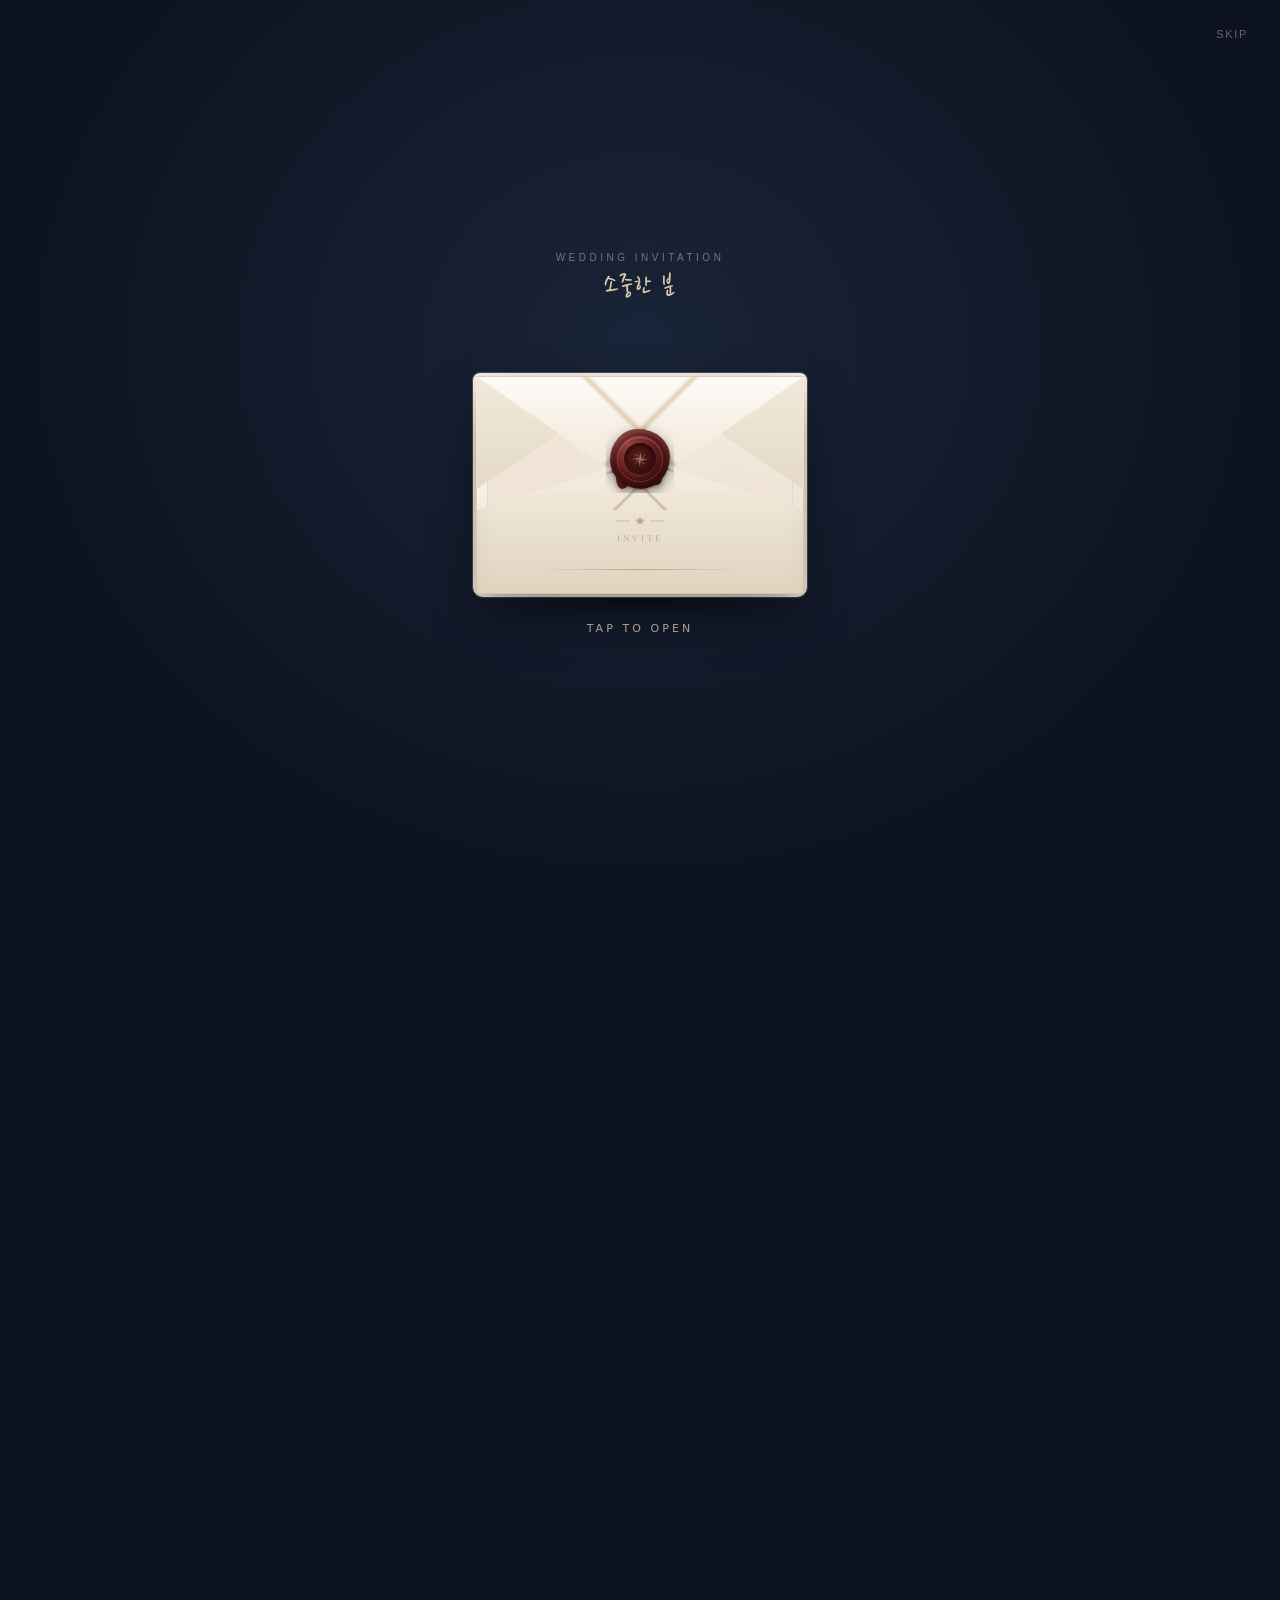
==== index.mono.html @ 1c81c8b1 "Deploy index.mono.html" ====
<!DOCTYPE html>
<html lang="ko">
<head>
  <meta charset="UTF-8" />
  <meta name="viewport" content="width=device-width, initial-scale=1.0, maximum-scale=1.0, user-scalable=no" />
  <title>형원 ♥ 채희 결혼식에 초대합니다</title>
  <meta name="description" content="신랑 형원 · 신부 채희의 결혼식에 초대합니다." />
  <meta property="og:title" content="형원 ♥ 채희 결혼식에 초대합니다" />
  <meta property="og:description" content="소중한 분을 저희 결혼식에 초대합니다." />
  <meta property="og:image" content="main-photo.jpg" />
  <meta property="og:type" content="website" />

  <script src="https://cdn.tailwindcss.com"></script>
  <link href="https://unpkg.com/aos@2.3.1/dist/aos.css" rel="stylesheet" />
  <script src="https://unpkg.com/aos@2.3.1/dist/aos.js"></script>
  <link rel="stylesheet" href="https://cdn.jsdelivr.net/gh/orioncactus/pretendard/dist/web/static/pretendard.css" />
  <link rel="stylesheet" href="https://cdnjs.cloudflare.com/ajax/libs/font-awesome/6.4.0/css/all.min.css" />
  <link rel="preconnect" href="https://fonts.googleapis.com" />
  <link rel="preconnect" href="https://fonts.gstatic.com" crossorigin />
  <link href="https://fonts.googleapis.com/css2?family=Cormorant+Garamond:ital,wght@0,300;0,400;0,500;0,600;1,400&family=Great+Vibes&family=Nanum+Pen+Script&display=swap" rel="stylesheet" />

  <script>
    tailwind.config = {
      theme: {
        extend: {
          colors: {
            ink: '#1a1a1a',
            night: '#0c1220',
            navy: '#141c2b',
            ivory: '#f7f3ec',
            paper: '#fbf8f3',
            gold: '#c4a574',
            'gold-light': '#e2d1b0',
            'gold-dark': '#9a7b4f',
            soft: '#8a857c',
            blossom: '#f3c4cb',
          },
          fontFamily: {
            serif: ['"Cormorant Garamond"', 'Georgia', 'serif'],
            script: ['"Great Vibes"', 'cursive'],
            pen: ['"Nanum Pen Script"', 'cursive'],
            sans: ['Pretendard', 'system-ui', 'sans-serif'],
          },
        },
      },
    };
  </script>

  <style>
    :root {
      --night: #0c1220;
      --navy: #141c2b;
      --ivory: #f7f3ec;
      --paper: #fbf8f3;
      --gold: #c4a574;
      --gold-light: #e2d1b0;
      --ink: #1a1a1a;
    }

    * { -webkit-tap-highlight-color: transparent; }

    html, body {
      margin: 0;
      padding: 0;
      background: var(--night);
      font-family: Pretendard, system-ui, sans-serif;
      color: var(--ink);
      word-break: keep-all;
      overflow-x: hidden;
    }

    body.locked { overflow: hidden; height: 100vh; }

    .font-serif { font-family: 'Cormorant Garamond', Georgia, serif; }
    .font-script { font-family: 'Great Vibes', cursive; }
    .font-pen { font-family: 'Nanum Pen Script', cursive; }

    /* guest handwriting name */
    .guest-hand {
      font-family: 'Nanum Pen Script', cursive;
      font-size: 1.65rem;
      line-height: 1.25;
      letter-spacing: 0.04em;
      color: var(--gold-light);
      text-shadow: 0 1px 12px rgba(0,0,0,0.18);
    }
    .guest-hand-dark {
      font-family: 'Nanum Pen Script', cursive;
      font-size: 1.85rem;
      line-height: 1.3;
      letter-spacing: 0.03em;
      color: var(--navy);
    }
    #env-guest-name.guest-hand {
      font-size: 1.75rem;
      color: var(--gold-light);
    }

    /* ========== ENVELOPE OVERLAY ========== */
    #envelope-stage {
      position: fixed;
      inset: 0;
      z-index: 100;
      display: flex;
      align-items: center;
      justify-content: center;
      background:
        radial-gradient(ellipse at 50% 38%, #1a2438 0%, var(--night) 72%);
      transition: opacity 1.1s ease, visibility 1.1s ease;
      overflow: hidden;
    }
    #envelope-stage.hidden-stage {
      opacity: 0;
      visibility: hidden;
      pointer-events: none;
    }
    #envelope-stage.fading .env-scene {
      opacity: 0;
      transform: scale(0.97) translateY(-6px);
      transition: opacity 1s ease, transform 1s ease;
    }
    #envelope-stage.fading .env-card {
      opacity: 0;
      transform: translate(-50%, -50%) scale(1.02);
      transition: opacity 0.95s ease, transform 0.95s ease;
    }

    .env-scene {
      position: relative;
      width: min(90vw, 360px);
      height: 420px;
      display: flex;
      flex-direction: column;
      align-items: center;
      justify-content: flex-end;
      padding-bottom: 28px;
    }

    .env-to {
      position: absolute;
      top: 8px;
      left: 0;
      right: 0;
      text-align: center;
      color: var(--gold-light);
      font-family: 'Cormorant Garamond', serif;
      font-size: 18px;
      letter-spacing: 0.12em;
      opacity: 0.95;
      z-index: 6;
      transition: opacity 0.4s ease;
    }
    .env-to small {
      display: block;
      font-family: Pretendard, sans-serif;
      font-size: 10px;
      letter-spacing: 0.35em;
      color: rgba(226,209,176,0.5);
      margin-bottom: 6px;
      text-transform: uppercase;
    }
    #envelope-stage.opened .env-to {
      opacity: 0;
    }

    /* envelope shell */
    .env-wrap {
      position: relative;
      width: 100%;
      max-width: 328px;
      height: 218px;
      perspective: 1400px;
      cursor: pointer;
      z-index: 2;
      transition: opacity 0.55s ease 0.15s, transform 0.55s ease 0.15s, filter 0.55s ease 0.15s;
    }
    #envelope-stage.opened .env-wrap {
      opacity: 0.4;
      transform: translateY(18px) scale(0.96);
      pointer-events: none;
      filter: brightness(0.94);
    }

    .env-shadow {
      position: absolute;
      bottom: -18px;
      left: 10%;
      width: 80%;
      height: 26px;
      background: radial-gradient(ellipse, rgba(0,0,0,0.48) 0%, transparent 72%);
      filter: blur(6px);
    }

    /* back panel — ivory paper with double gold frame */
    .env-back {
      position: absolute;
      inset: 0;
      background:
        linear-gradient(145deg, rgba(255,255,255,0.55) 0%, transparent 42%),
        linear-gradient(165deg, #fbf7f0 0%, #f3ebe0 42%, #e8dfd0 100%);
      border-radius: 4px 4px 7px 7px;
      box-shadow:
        0 22px 48px rgba(0,0,0,0.42),
        inset 0 1px 0 rgba(255,255,255,0.75),
        inset 0 0 0 1px rgba(196,165,116,0.42),
        0 0 0 3px #f7f1e7,
        0 0 0 4px rgba(196,165,116,0.32);
      z-index: 1;
    }

    /* inner liner — soft blush paper + faint pattern */
    .env-liner {
      position: absolute;
      left: 11px;
      right: 11px;
      top: 11px;
      bottom: 11px;
      background:
        radial-gradient(circle at 20% 30%, rgba(196,165,116,0.07) 0%, transparent 45%),
        radial-gradient(circle at 80% 70%, rgba(196,165,116,0.06) 0%, transparent 40%),
        linear-gradient(180deg, #f6eee4 0%, #ebdfd0 100%);
      border: 1px solid rgba(196,165,116,0.2);
      border-radius: 2px;
      z-index: 2;
      pointer-events: none;
    }

    /* reveal card — fixed; hidden when closed, rises to screen center on open */
    .env-card {
      position: fixed;
      left: 50%;
      top: 54%;
      width: min(86vw, 300px);
      height: min(58vh, 360px);
      background:
        linear-gradient(180deg, #fbf8f3 0%, #f3ede3 100%);
      border-radius: 3px;
      box-shadow:
        0 24px 48px rgba(0,0,0,0.35),
        inset 0 0 0 1px rgba(196,165,116,0.35);
      display: flex;
      flex-direction: column;
      align-items: center;
      justify-content: center;
      text-align: center;
      padding: 24px 20px;
      z-index: 12;
      /* tucked under envelope area, fully invisible */
      transform: translate(-50%, 28%) scale(0.88);
      opacity: 0;
      visibility: hidden;
      pointer-events: none;
      transition:
        transform 1.45s cubic-bezier(0.22, 1, 0.36, 1) 0.55s,
        opacity 0.7s ease 0.6s,
        visibility 0s linear 0.55s,
        box-shadow 0.8s ease;
    }
    #envelope-stage.opened .env-card {
      /* screen center — readable hold */
      top: 48%;
      transform: translate(-50%, -50%) scale(1);
      opacity: 1;
      visibility: visible;
      box-shadow:
        0 28px 60px rgba(0,0,0,0.42),
        inset 0 0 0 1px rgba(196,165,116,0.4);
      z-index: 25;
    }

    .env-card-inner {
      position: relative;
      width: 100%;
      height: 100%;
      border: 1px solid rgba(196,165,116,0.28);
      display: flex;
      flex-direction: column;
      align-items: center;
      justify-content: center;
      padding: 20px 16px;
    }
    .env-card-guest {
      font-family: Pretendard, sans-serif;
      font-size: 12px;
      color: #8a857c;
      letter-spacing: 0.08em;
      margin-bottom: 18px;
      min-height: 1.2em;
    }
    .env-card-label {
      font-family: 'Cormorant Garamond', serif;
      font-size: 11px;
      letter-spacing: 0.42em;
      text-transform: uppercase;
      color: #9a7b4f;
      margin-bottom: 14px;
    }
    .env-card-names {
      font-family: 'Cormorant Garamond', serif;
      font-weight: 400;
      font-size: 36px;
      line-height: 1.15;
      color: #141c2b;
      letter-spacing: 0.06em;
    }
    .env-card-and {
      font-family: 'Great Vibes', cursive;
      font-size: 22px;
      color: #c4a574;
      margin: 6px 0;
    }
    .env-card-line {
      width: 36px;
      height: 1px;
      background: linear-gradient(90deg, transparent, #c4a574, transparent);
      margin: 18px 0 14px;
    }
    .env-card-date {
      font-family: 'Cormorant Garamond', serif;
      font-size: 15px;
      letter-spacing: 0.22em;
      color: #5c574f;
    }
    .env-card-msg {
      margin-top: 16px;
      font-size: 12px;
      color: #8a857c;
      line-height: 1.7;
      font-weight: 300;
    }

    /* top flap — closed covers entire top; solid triangle */
    .env-flap {
      position: absolute;
      left: 0;
      right: 0;
      top: 0;
      height: 52%;
      z-index: 5;
      transform-origin: top center;
      transform: rotateX(0deg);
      transition: transform 1.15s cubic-bezier(0.33, 0.05, 0.2, 1) 0.28s;
      pointer-events: none;
      /* keep 3d flip looking solid */
      backface-visibility: hidden;
    }
    #envelope-stage.opened .env-flap {
      transform: rotateX(175deg);
      z-index: 1;
    }
    .env-flap-face {
      width: 100%;
      height: 100%;
      background:
        linear-gradient(180deg, rgba(255,255,255,0.45) 0%, transparent 38%),
        linear-gradient(180deg, #fcf8f1 0%, #efe5d6 100%);
      clip-path: polygon(0 0, 100% 0, 50% 100%);
      box-shadow: 0 8px 16px rgba(80,60,30,0.12);
      border-top: 1px solid rgba(196,165,116,0.4);
      position: relative;
    }
    /* gold edge along flap V */
    .env-flap-face::after {
      content: '';
      position: absolute;
      inset: 0;
      clip-path: polygon(0 0, 100% 0, 50% 100%);
      background:
        linear-gradient(135deg, transparent 48%, rgba(196,165,116,0.55) 49.5%, transparent 51%),
        linear-gradient(225deg, transparent 48%, rgba(196,165,116,0.55) 49.5%, transparent 51%);
      pointer-events: none;
      opacity: 0.85;
    }
    /* solid side panels so no gap leaks at V edges when closed */
    .env-side-l,
    .env-side-r {
      position: absolute;
      top: 0;
      width: 52%;
      height: 52%;
      z-index: 4;
      pointer-events: none;
      background: linear-gradient(180deg, #f2e9db 0%, #e4d9c6 100%);
    }
    .env-side-l {
      left: 0;
      clip-path: polygon(0 0, 100% 0, 0 100%);
    }
    .env-side-r {
      right: 0;
      clip-path: polygon(0 0, 100% 0, 100% 100%);
    }

    /* front pocket — ivory paper + ornament */
    .env-pocket {
      position: absolute;
      left: 0;
      right: 0;
      bottom: 0;
      height: 62%;
      z-index: 6;
      background:
        linear-gradient(180deg, rgba(255,255,255,0.35) 0%, transparent 28%),
        linear-gradient(180deg, #f6eee3 0%, #e9dfcd 55%, #e0d4c0 100%);
      clip-path: polygon(0 38%, 50% 0, 100% 38%, 100% 100%, 0 100%);
      box-shadow:
        inset 0 12px 20px rgba(120,90,50,0.07),
        inset 0 0 0 1px rgba(196,165,116,0.28);
    }
    /* gold V fold line */
    .env-pocket::before {
      content: '';
      position: absolute;
      left: 0;
      right: 0;
      top: 0;
      height: 38%;
      background:
        linear-gradient(135deg, transparent 49.2%, rgba(154,123,79,0.5) 50%, transparent 50.8%),
        linear-gradient(225deg, transparent 49.2%, rgba(154,123,79,0.5) 50%, transparent 50.8%);
      pointer-events: none;
    }
    /* bottom foil line */
    .env-pocket::after {
      content: '';
      position: absolute;
      left: 18%;
      right: 18%;
      bottom: 18%;
      height: 1px;
      background: linear-gradient(90deg, transparent, rgba(154,123,79,0.55), transparent);
    }

    /* pocket ornament under seal */
    .env-ornament {
      position: absolute;
      left: 50%;
      top: 52%;
      transform: translate(-50%, -50%);
      width: 72px;
      height: 36px;
      z-index: 1;
      pointer-events: none;
      display: flex;
      flex-direction: column;
      align-items: center;
      justify-content: center;
      gap: 5px;
      opacity: 0.72;
    }
    .env-ornament svg {
      width: 52px;
      height: 14px;
      color: #9a7b4f;
    }
    .env-ornament span {
      font-family: 'Cormorant Garamond', serif;
      font-size: 9px;
      letter-spacing: 0.28em;
      text-transform: uppercase;
      color: #9a7b4f;
    }

    /* sealing wax — irregular stamp with crack-on-open */
    .seal {
      position: absolute;
      left: 50%;
      top: 38%;
      transform: translate(-50%, -50%);
      z-index: 8;
      width: 68px;
      height: 68px;
      pointer-events: none;
    }

    /* small melted drips under the main blob */
    .seal-drip {
      position: absolute;
      background:
        radial-gradient(ellipse at 40% 30%, #8a3030 0%, #5a1818 70%, #3a0e0e 100%);
      box-shadow: inset 0 1px 2px rgba(255,255,255,0.12), 0 2px 4px rgba(0,0,0,0.25);
      z-index: 0;
      transition: opacity 0.55s ease 0.08s, transform 0.7s ease 0.05s;
    }
    .seal-drip.d1 {
      width: 14px;
      height: 18px;
      left: 10px;
      bottom: 4px;
      border-radius: 40% 50% 55% 45% / 35% 40% 60% 65%;
    }
    .seal-drip.d2 {
      width: 11px;
      height: 14px;
      right: 12px;
      bottom: 8px;
      border-radius: 50% 45% 50% 55% / 40% 50% 50% 60%;
    }
    #envelope-stage.opened .seal-drip {
      opacity: 0;
      transform: translateY(6px) scale(0.7);
    }

    /* shards assemble into one seal when closed */
    .seal-shard {
      position: absolute;
      inset: 0;
      overflow: hidden;
      transition:
        transform 0.85s cubic-bezier(0.33, 0.1, 0.2, 1) 0.05s,
        opacity 0.65s ease 0.12s;
      will-change: transform, opacity;
    }
    /* slight overlap on edges so closed seal has no hairline seams */
    .seal-shard.s1 {
      clip-path: polygon(0 0, 60% 0, 50% 56%, 0 74%);
      z-index: 3;
    }
    .seal-shard.s2 {
      clip-path: polygon(56% 0, 100% 0, 100% 70%, 48% 50%);
      z-index: 3;
    }
    .seal-shard.s3 {
      clip-path: polygon(0 70%, 50% 53%, 52% 50%, 100% 66%, 100% 100%, 0 100%);
      z-index: 2;
    }
    #envelope-stage.opened .seal-shard.s1 {
      transform: translate(-14px, -12px) rotate(-22deg);
      opacity: 0;
    }
    #envelope-stage.opened .seal-shard.s2 {
      transform: translate(16px, -10px) rotate(20deg);
      opacity: 0;
    }
    #envelope-stage.opened .seal-shard.s3 {
      transform: translate(2px, 18px) rotate(8deg);
      opacity: 0;
    }

    /* full wax face drawn once per shard (clipped) */
    .seal-face {
      position: absolute;
      inset: 4px;
      border-radius: 46% 54% 48% 52% / 52% 46% 54% 48%;
      background:
        radial-gradient(circle at 30% 26%, rgba(180, 90, 90, 0.55) 0%, transparent 42%),
        radial-gradient(circle at 72% 70%, rgba(40, 10, 10, 0.55) 0%, transparent 48%),
        radial-gradient(circle at 50% 48%, #8b3030 0%, #6b1e1e 42%, #4a1212 78%, #2e0a0a 100%);
      box-shadow:
        0 5px 14px rgba(0, 0, 0, 0.45),
        0 1px 2px rgba(0, 0, 0, 0.35),
        inset 0 3px 5px rgba(255, 220, 200, 0.22),
        inset 0 -5px 10px rgba(0, 0, 0, 0.38),
        inset 2px 0 4px rgba(0, 0, 0, 0.12);
    }

    /* outer raised rim (pressed into soft wax) */
    .seal-rim {
      position: absolute;
      inset: 7px;
      border-radius: 50%;
      border: 1.5px solid rgba(226, 180, 140, 0.22);
      box-shadow:
        inset 0 1px 1px rgba(255, 230, 200, 0.28),
        inset 0 -1px 2px rgba(0, 0, 0, 0.35),
        0 0 0 3px rgba(60, 15, 15, 0.25);
      pointer-events: none;
    }

    /* inner recessed stamp well */
    .seal-well {
      position: absolute;
      inset: 14px;
      border-radius: 50%;
      background:
        radial-gradient(circle at 40% 35%, #5a1a1a 0%, #3d1010 55%, #2a0a0a 100%);
      box-shadow:
        inset 0 3px 5px rgba(0, 0, 0, 0.45),
        inset 0 -1px 2px rgba(255, 200, 180, 0.08),
        0 1px 1px rgba(255, 210, 180, 0.12);
      display: flex;
      align-items: center;
      justify-content: center;
    }

    /* embossed motif (no letters) */
    .seal-motif {
      width: 22px;
      height: 22px;
      color: rgba(226, 190, 150, 0.58);
      filter: drop-shadow(0 1px 0 rgba(255, 230, 200, 0.18))
              drop-shadow(0 -0.5px 0 rgba(0, 0, 0, 0.4));
    }
    .seal-motif svg {
      width: 100%;
      height: 100%;
      display: block;
    }

    /* hairline crack flash on open */
    .seal-crack {
      position: absolute;
      inset: 0;
      z-index: 5;
      pointer-events: none;
      opacity: 0;
    }
    .seal-crack::before,
    .seal-crack::after {
      content: '';
      position: absolute;
      background: linear-gradient(
        180deg,
        transparent 0%,
        rgba(20, 5, 5, 0.55) 20%,
        rgba(40, 12, 12, 0.35) 50%,
        rgba(20, 5, 5, 0.5) 80%,
        transparent 100%
      );
      box-shadow: 0 0 1px rgba(255, 200, 180, 0.15);
    }
    .seal-crack::before {
      width: 1.5px;
      height: 48%;
      left: 48%;
      top: 8%;
      transform: rotate(-8deg);
    }
    .seal-crack::after {
      width: 1.5px;
      height: 42%;
      left: 50%;
      top: 48%;
      transform: rotate(28deg);
    }
    #envelope-stage.opened .seal-crack {
      animation: crack-flash 0.35s ease forwards;
    }
    @keyframes crack-flash {
      0% { opacity: 1; }
      40% { opacity: 1; }
      100% { opacity: 0; }
    }

    /* gold dust particles on crack */
    .seal-sparks {
      position: absolute;
      inset: 0;
      z-index: 6;
      pointer-events: none;
    }
    .seal-sparks i {
      position: absolute;
      left: 50%;
      top: 50%;
      width: 3px;
      height: 3px;
      margin: -1.5px 0 0 -1.5px;
      border-radius: 50%;
      background: radial-gradient(circle, #f0e0c0 0%, #c4a574 70%, transparent 100%);
      opacity: 0;
      box-shadow: 0 0 3px rgba(226, 209, 176, 0.6);
    }
    #envelope-stage.opened .seal-sparks i {
      animation: spark-fly 0.95s ease-out forwards;
    }
    #envelope-stage.opened .seal-sparks i:nth-child(1)  { --dx: -26px; --dy: -20px; animation-delay: 0.02s; width: 2.5px; height: 2.5px; }
    #envelope-stage.opened .seal-sparks i:nth-child(2)  { --dx: 24px;  --dy: -18px; animation-delay: 0.04s; }
    #envelope-stage.opened .seal-sparks i:nth-child(3)  { --dx: -18px; --dy: 16px;  animation-delay: 0.03s; width: 2px; height: 2px; }
    #envelope-stage.opened .seal-sparks i:nth-child(4)  { --dx: 22px;  --dy: 14px;  animation-delay: 0.05s; width: 2.5px; height: 2.5px; }
    #envelope-stage.opened .seal-sparks i:nth-child(5)  { --dx: -8px;  --dy: -28px; animation-delay: 0.06s; }
    #envelope-stage.opened .seal-sparks i:nth-child(6)  { --dx: 12px;  --dy: -26px; animation-delay: 0.07s; width: 2px; height: 2px; }
    #envelope-stage.opened .seal-sparks i:nth-child(7)  { --dx: -30px; --dy: 4px;   animation-delay: 0.04s; }
    #envelope-stage.opened .seal-sparks i:nth-child(8)  { --dx: 28px;  --dy: 2px;   animation-delay: 0.05s; width: 2px; height: 2px; }
    #envelope-stage.opened .seal-sparks i:nth-child(9)  { --dx: 4px;   --dy: 24px;  animation-delay: 0.08s; }
    #envelope-stage.opened .seal-sparks i:nth-child(10) { --dx: -14px; --dy: -8px;  animation-delay: 0.03s; width: 2px; height: 2px; }
    @keyframes spark-fly {
      0%   { opacity: 0; transform: translate(0, 0) scale(0.6); }
      12%  { opacity: 1; transform: translate(calc(var(--dx) * 0.15), calc(var(--dy) * 0.15)) scale(1.1); }
      100% { opacity: 0; transform: translate(var(--dx), var(--dy)) scale(0.2); }
    }

    .env-hint {
      margin-top: 28px;
      text-align: center;
      color: rgba(226,209,176,0.75);
      font-size: 11px;
      letter-spacing: 0.28em;
      text-transform: uppercase;
      animation: pulse-hint 2.4s ease-in-out infinite;
      transition: opacity 0.3s ease;
      z-index: 6;
    }
    #envelope-stage.opened .env-hint {
      opacity: 0;
      animation: none;
    }

    @keyframes pulse-hint {
      0%, 100% { opacity: 0.45; }
      50% { opacity: 1; }
    }

    .skip-btn {
      position: absolute;
      top: 20px;
      right: 20px;
      color: rgba(226,209,176,0.45);
      font-size: 11px;
      letter-spacing: 0.15em;
      background: none;
      border: none;
      cursor: pointer;
      z-index: 30;
      padding: 8px 12px;
    }
    .skip-btn:hover { color: var(--gold-light); }

    /* ========== MAIN SCROLL ========== */
    #main-app {
      opacity: 0;
      transform: translateY(18px);
      transition: opacity 1.25s ease 0.1s, transform 1.25s ease 0.1s;
      pointer-events: none;
    }
    #main-app.visible {
      opacity: 1;
      transform: translateY(0);
      pointer-events: auto;
    }

    .phone {
      max-width: 440px;
      margin: 0 auto;
      background: var(--paper);
      min-height: 100vh;
      position: relative;
      box-shadow: 0 0 80px rgba(0,0,0,0.45);
    }

    .gold-line {
      width: 40px;
      height: 1px;
      background: linear-gradient(90deg, transparent, var(--gold), transparent);
      margin: 0 auto;
    }
    .gold-hair {
      border-left: 1px solid var(--gold);
    }

    /* hero: photo full-bleed, bottom soft fade into invitation paper */
    .hero-section {
      position: relative;
      overflow: hidden;
      background: var(--paper);
    }
    .hero-photo {
      position: absolute;
      inset: 0;
      z-index: 0;
      background-size: cover;
      background-position: center 30%;
      /* 1) mask: photo pixels dissolve downward (iOS needs -webkit + size) */
      -webkit-mask-image: linear-gradient(
        to bottom,
        #000 0%,
        #000 38%,
        rgba(0, 0, 0, 0.92) 50%,
        rgba(0, 0, 0, 0.55) 65%,
        rgba(0, 0, 0, 0.2) 80%,
        transparent 100%
      );
      mask-image: linear-gradient(
        to bottom,
        #000 0%,
        #000 38%,
        rgba(0, 0, 0, 0.92) 50%,
        rgba(0, 0, 0, 0.55) 65%,
        rgba(0, 0, 0, 0.2) 80%,
        transparent 100%
      );
      -webkit-mask-size: 100% 100%;
      mask-size: 100% 100%;
      -webkit-mask-repeat: no-repeat;
      mask-repeat: no-repeat;
    }
    /* 2) always-on gradient layer — works even if mask is weak */
    .hero-fade {
      position: absolute;
      left: 0;
      right: 0;
      bottom: 0;
      height: 58%;
      z-index: 1;
      pointer-events: none;
      background: linear-gradient(
        to bottom,
        rgba(12, 18, 32, 0) 0%,
        rgba(12, 18, 32, 0.08) 18%,
        rgba(12, 18, 32, 0.35) 40%,
        rgba(12, 18, 32, 0.62) 58%,
        rgba(30, 28, 26, 0.78) 72%,
        rgba(120, 112, 102, 0.55) 86%,
        rgba(247, 243, 236, 0.88) 95%,
        var(--paper) 100%
      );
    }
    .hero-overlay {
      position: absolute;
      inset: 0;
      z-index: 2;
      pointer-events: none;
      /* top/mid only: keep names readable without killing bottom fade */
      background: linear-gradient(
        to bottom,
        rgba(12, 18, 32, 0.32) 0%,
        rgba(12, 18, 32, 0.1) 18%,
        rgba(12, 18, 32, 0.06) 35%,
        rgba(12, 18, 32, 0.2) 55%,
        transparent 72%
      );
    }
    .hero-section .hero-copy {
      position: relative;
      z-index: 3;
    }

    .section-label {
      font-size: 10px;
      letter-spacing: 0.42em;
      color: var(--gold-dark);
      text-transform: uppercase;
      font-weight: 500;
    }

    .btn-gold {
      background: var(--navy);
      color: var(--ivory);
      transition: all 0.3s cubic-bezier(0.4, 0, 0.2, 1);
    }
    .btn-gold:active { transform: scale(0.97); }

    .btn-outline {
      border: 1px solid rgba(196,165,116,0.5);
      color: var(--navy);
      background: transparent;
      transition: all 0.3s ease;
    }
    .btn-outline:active { transform: scale(0.97); background: rgba(196,165,116,0.08); }

    /* gallery */
    .gallery-grid {
      display: grid;
      grid-template-columns: 1fr 1fr;
      gap: 8px;
    }
    .gallery-grid .tall {
      grid-row: span 2;
    }
    .gallery-grid img {
      width: 100%;
      height: 100%;
      object-fit: cover;
      border-radius: 2px;
      cursor: pointer;
      transition: opacity 0.3s;
    }
    .gallery-grid img:active { opacity: 0.85; }

    /* calendar + d-day */
    .cal-wrap {
      max-width: 300px;
      margin: 0 auto;
    }
    .cal-grid {
      display: grid;
      grid-template-columns: repeat(7, 1fr);
      gap: 4px 2px;
      text-align: center;
    }
    .cal-dow {
      font-size: 10px;
      letter-spacing: 0.06em;
      color: var(--soft);
      padding-bottom: 6px;
    }
    .cal-dow.sun { color: #b07070; }
    .cal-day {
      aspect-ratio: 1;
      display: flex;
      align-items: center;
      justify-content: center;
      font-family: 'Cormorant Garamond', serif;
      font-size: 14px;
      color: var(--navy);
      border-radius: 50%;
    }
    .cal-day.empty { visibility: hidden; }
    .cal-day.sun { color: #b07070; }
    .cal-day.wedding {
      background: var(--navy);
      color: var(--gold-light);
      box-shadow: 0 0 0 3px rgba(196,165,116,0.2);
      font-weight: 500;
    }
    .dday-num {
      font-family: 'Cormorant Garamond', serif;
      font-size: 42px;
      letter-spacing: 0.08em;
      color: var(--navy);
      line-height: 1;
    }
    .dday-num span {
      color: var(--gold-dark);
    }

    /* accordion */
    .acc-body {
      max-height: 0;
      overflow: hidden;
      transition: max-height 0.45s ease;
    }
    .acc-body.open { max-height: 480px; }
    .acc-chevron { transition: transform 0.3s ease; }
    .acc-chevron.open { transform: rotate(180deg); }

    /* lightbox + swipe */
    #lightbox {
      position: fixed;
      inset: 0;
      z-index: 200;
      background: rgba(8,10,16,0.94);
      display: none;
      flex-direction: column;
      align-items: center;
      justify-content: center;
      padding: 24px 16px 40px;
      touch-action: pan-y;
    }
    #lightbox.show { display: flex; }
    .lb-stage {
      position: relative;
      width: 100%;
      max-width: 440px;
      flex: 1;
      display: flex;
      align-items: center;
      justify-content: center;
      min-height: 0;
      user-select: none;
    }
    #lightbox-img {
      max-width: 100%;
      max-height: min(78vh, 720px);
      object-fit: contain;
      border-radius: 2px;
      transition: opacity 0.4s ease;
      pointer-events: none;
      will-change: opacity;
    }
    #lightbox-img.swiping {
      transition: none;
    }
    .lb-nav {
      position: absolute;
      top: 50%;
      transform: translateY(-50%);
      width: 40px;
      height: 40px;
      border-radius: 50%;
      border: 1px solid rgba(196,165,116,0.35);
      background: rgba(12,18,32,0.55);
      color: var(--gold-light);
      display: flex;
      align-items: center;
      justify-content: center;
      cursor: pointer;
      z-index: 2;
      backdrop-filter: blur(6px);
    }
    .lb-nav.prev { left: 4px; }
    .lb-nav.next { right: 4px; }
    .lb-close {
      position: absolute;
      top: 16px;
      right: 16px;
      width: 40px;
      height: 40px;
      border: none;
      background: transparent;
      color: rgba(247,243,236,0.75);
      font-size: 22px;
      cursor: pointer;
      z-index: 3;
    }
    .lb-meta {
      margin-top: 16px;
      display: flex;
      flex-direction: column;
      align-items: center;
      gap: 8px;
    }
    .lb-counter {
      font-family: 'Cormorant Garamond', serif;
      font-size: 14px;
      letter-spacing: 0.2em;
      color: rgba(226,209,176,0.75);
    }
    .lb-hint {
      font-size: 10px;
      letter-spacing: 0.18em;
      color: rgba(247,243,236,0.35);
      text-transform: uppercase;
    }
    .lb-dots {
      display: flex;
      gap: 6px;
      margin-top: 4px;
    }
    .lb-dots span {
      width: 5px;
      height: 5px;
      border-radius: 50%;
      background: rgba(226,209,176,0.28);
      transition: background 0.2s, transform 0.2s;
    }
    .lb-dots span.on {
      background: var(--gold-light);
      transform: scale(1.25);
    }

    /* BGM float */
    #bgm-btn {
      position: fixed;
      right: max(16px, calc(50% - 204px));
      bottom: 24px;
      z-index: 50;
      width: 52px;
      height: 52px;
      border-radius: 50%;
      border: 1px solid rgba(196,165,116,0.45);
      background: rgba(12,18,32,0.88);
      color: var(--gold-light);
      backdrop-filter: blur(8px);
      display: none;
      align-items: center;
      justify-content: center;
      box-shadow: 0 8px 24px rgba(0,0,0,0.35);
      cursor: pointer;
      padding: 0;
      overflow: visible;
    }
    #bgm-btn.visible { display: flex; }
    #bgm-btn .lp {
      width: 38px;
      height: 38px;
      display: block;
      transition: transform 0.35s ease;
      /* off-center mass so spin reads clearly */
      filter: drop-shadow(0 1px 2px rgba(0,0,0,0.35));
    }
    #bgm-btn.playing .lp {
      animation: spin-lp 2.2s linear infinite;
    }
    #bgm-btn:not(.playing) .lp {
      transform: rotate(-18deg);
    }
    /* tiny fixed cue arm — makes rotation obvious */
    #bgm-btn::after {
      content: '';
      position: absolute;
      top: 6px;
      right: 10px;
      width: 2px;
      height: 14px;
      background: linear-gradient(180deg, #e2d1b0 0%, #9a7b4f 100%);
      border-radius: 1px;
      transform: rotate(28deg);
      transform-origin: top center;
      box-shadow: 0 0 0 1px rgba(0,0,0,0.2);
      pointer-events: none;
      z-index: 2;
      opacity: 0.85;
    }
    @keyframes spin-lp {
      from { transform: rotate(0deg); }
      to { transform: rotate(360deg); }
    }

    /* toast */
    #toast {
      position: fixed;
      left: 50%;
      bottom: 88px;
      transform: translateX(-50%) translateY(12px);
      background: rgba(12,18,32,0.92);
      color: var(--ivory);
      font-size: 13px;
      padding: 10px 20px;
      border-radius: 999px;
      border: 1px solid rgba(196,165,116,0.3);
      opacity: 0;
      pointer-events: none;
      transition: all 0.35s ease;
      z-index: 300;
      white-space: nowrap;
    }
    #toast.show {
      opacity: 1;
      transform: translateX(-50%) translateY(0);
    }

    /* RSVP radio */
    .rsvp-opt input { display: none; }
    .rsvp-opt span {
      display: block;
      text-align: center;
      padding: 12px 8px;
      border: 1px solid rgba(196,165,116,0.35);
      border-radius: 8px;
      font-size: 13px;
      color: var(--navy);
      transition: all 0.25s;
      cursor: pointer;
    }
    .rsvp-opt input:checked + span {
      background: var(--navy);
      color: var(--ivory);
      border-color: var(--navy);
    }

    .mono-mark {
      font-family: 'Cormorant Garamond', serif;
      letter-spacing: 0.2em;
      color: var(--gold);
    }

    /* map preview card */
    .map-card {
      overflow: hidden;
      border-radius: 16px;
      border: 1px solid rgba(196,165,116,0.22);
      background: #fff;
      box-shadow: 0 14px 40px -16px rgba(20,28,43,0.12);
    }
    .map-frame {
      position: relative;
      width: 100%;
      height: 200px;
      background: #e8e4dc;
    }
    .map-frame iframe {
      width: 100%;
      height: 100%;
      border: 0;
      display: block;
      filter: grayscale(0.15) contrast(0.98);
    }
    .map-frame::after {
      content: '';
      position: absolute;
      inset: 0;
      pointer-events: none;
      box-shadow: inset 0 0 0 1px rgba(196,165,116,0.15);
    }
    .nav-chip {
      display: inline-flex;
      align-items: center;
      justify-content: center;
      gap: 6px;
      padding: 10px 12px;
      border-radius: 999px;
      border: 1px solid rgba(196,165,116,0.35);
      font-size: 12px;
      color: var(--navy);
      background: rgba(255,255,255,0.8);
      transition: background 0.2s, transform 0.15s;
    }
    .nav-chip:active { transform: scale(0.97); background: rgba(196,165,116,0.1); }

    /* pay / gift deep-link buttons */
    .pay-btns {
      display: flex;
      flex-wrap: wrap;
      gap: 6px;
      margin-top: 10px;
    }
    .pay-btn {
      font-size: 11px;
      padding: 6px 10px;
      border-radius: 999px;
      border: 1px solid rgba(196,165,116,0.35);
      background: transparent;
      color: var(--navy);
      letter-spacing: 0.02em;
      cursor: pointer;
    }
    .pay-btn.toss {
      border-color: rgba(0, 98, 255, 0.35);
      color: #0062ff;
    }
    .pay-btn.kakao {
      border-color: rgba(60, 30, 30, 0.2);
      background: rgba(254, 229, 0, 0.35);
      color: #3c1e1e;
    }
    .pay-btn.copy {
      color: var(--navy);
    }

    /* cherry blossoms — only inside .phone (mobile frame), soft flutter */
    #sakura-layer {
      position: absolute;
      inset: 0;
      z-index: 35;
      pointer-events: none;
      overflow: hidden;
      opacity: 0;
      transition: opacity 1.4s ease;
    }
    #sakura-layer.on { opacity: 1; }
    .petal {
      position: absolute;
      top: -8%;
      width: 12px;
      height: 10px;
      margin-left: -6px;
      /* soft sakura silhouette */
      border-radius: 100% 0 90% 0;
      background:
        radial-gradient(circle at 30% 30%, #fff6f7 0%, transparent 42%),
        linear-gradient(145deg, #fde6ea 0%, #f2b8c2 48%, #e89aab 100%);
      opacity: 0;
      box-shadow: 0 1px 2px rgba(180, 100, 120, 0.12);
      transform-origin: 50% 50%;
      will-change: transform, opacity;
      animation-name: petal-fall, petal-sway;
      animation-timing-function: linear, ease-in-out;
      animation-iteration-count: infinite, infinite;
    }
    .petal::after {
      content: '';
      position: absolute;
      inset: 18% 22%;
      border-radius: inherit;
      background: radial-gradient(circle at 40% 35%, rgba(255,255,255,0.55), transparent 70%);
      pointer-events: none;
    }
    .petal.p2 {
      border-radius: 0 100% 0 90%;
      background:
        radial-gradient(circle at 65% 35%, #fff8f9 0%, transparent 40%),
        linear-gradient(210deg, #fceef0 0%, #efb0bc 100%);
    }
    .petal.p3 {
      border-radius: 90% 10% 100% 0;
      width: 9px;
      height: 11px;
      background: linear-gradient(160deg, #f9d4db 0%, #e8a0b0 100%);
    }
    /* fall down the phone column */
    @keyframes petal-fall {
      0% {
        top: -8%;
        opacity: 0;
      }
      6% { opacity: 0.72; }
      85% { opacity: 0.45; }
      100% {
        top: 104%;
        opacity: 0;
      }
    }
    /* side-to-side flutter + tumble (emotional drift) */
    @keyframes petal-sway {
      0%   { transform: translateX(0) rotate(0deg) scale(1); }
      15%  { transform: translateX(calc(var(--amp) * 0.55)) rotate(28deg) scale(1.05); }
      30%  { transform: translateX(calc(var(--amp) * -0.35)) rotate(-18deg) scale(0.95); }
      48%  { transform: translateX(calc(var(--amp) * 0.85)) rotate(52deg) scale(1.08); }
      65%  { transform: translateX(calc(var(--amp) * -0.6)) rotate(-36deg) scale(0.92); }
      82%  { transform: translateX(calc(var(--amp) * 0.4)) rotate(70deg) scale(1.02); }
      100% { transform: translateX(calc(var(--amp) * -0.2)) rotate(var(--spin)) scale(0.88); }
    }
  </style>
</head>
<body class="locked antialiased">

  <!-- ========== ENVELOPE ========== -->
  <div id="envelope-stage">
    <button class="skip-btn" type="button" onclick="openInvitation(true)">SKIP</button>

    <div class="env-scene">
      <p class="env-to">
        <small>Wedding Invitation</small>
        <span id="env-guest-name" class="guest-hand">소중한 분</span>
      </p>

      <!-- reveal card (rises out of envelope on open) -->
      <div class="env-card" id="env-card" aria-hidden="true">
        <div class="env-card-inner">
          <p class="env-card-guest" id="env-card-guest"></p>
          <p class="env-card-label">The Wedding of</p>
          <div class="env-card-names">
            <div>형원</div>
            <div class="env-card-and">and</div>
            <div>채희</div>
          </div>
          <div class="env-card-line"></div>
          <p class="env-card-date">2027. 4. 25</p>
          <p class="env-card-msg" id="env-card-msg">저희 결혼식에<br />초대합니다</p>
        </div>
      </div>

      <div class="env-wrap" id="envelope" onclick="openInvitation(false)" role="button" aria-label="초대장 열기">
        <div class="env-shadow"></div>
        <div class="env-back"></div>
        <div class="env-liner"></div>
        <div class="env-side-l"></div>
        <div class="env-side-r"></div>
        <div class="env-flap"><div class="env-flap-face"></div></div>
        <div class="env-pocket">
          <div class="env-ornament" aria-hidden="true">
            <svg viewBox="0 0 64 16" fill="none">
              <path d="M2 8h18M44 8h18" stroke="currentColor" stroke-width="0.9" opacity="0.7"/>
              <path d="M26 8h12" stroke="currentColor" stroke-width="0.9" opacity="0.5"/>
              <path d="M32 2.5l1.6 3.4 3.7.5-2.7 2.6.7 3.6L32 10.8 28.7 12.6l.7-3.6-2.7-2.6 3.7-.5L32 2.5z" fill="currentColor" opacity="0.75"/>
            </svg>
            <span>Invite</span>
          </div>
        </div>
        <div class="seal" aria-hidden="true">
          <div class="seal-drip d1"></div>
          <div class="seal-drip d2"></div>
          <div class="seal-crack"></div>
          <!-- same wax face in 3 clipped shards (looks whole when closed) -->
          <div class="seal-shard s1"><div class="seal-face"><div class="seal-rim"></div><div class="seal-well"><div class="seal-motif"><svg viewBox="0 0 32 32" fill="none"><circle cx="16" cy="16" r="3.2" stroke="currentColor" stroke-width="1.1"/><path d="M16 6.5c1.2 3.2 1.2 6.8 0 10M16 15.5c-1.2 3.2-1.2 6.8 0 10M6.5 16c3.2-1.2 6.8-1.2 10 0M15.5 16c3.2 1.2 6.8 1.2 10 0" stroke="currentColor" stroke-width="1" stroke-linecap="round"/><path d="M9.2 9.2c2.6 2 5.6 2.6 8.6 1.8M22.8 9.2c-2 2.6-2.6 5.6-1.8 8.6M22.8 22.8c-2.6-2-5.6-2.6-8.6-1.8M9.2 22.8c2-2.6 2.6-5.6 1.8-8.6" stroke="currentColor" stroke-width="0.9" stroke-linecap="round" opacity="0.85"/></svg></div></div></div></div>
          <div class="seal-shard s2"><div class="seal-face"><div class="seal-rim"></div><div class="seal-well"><div class="seal-motif"><svg viewBox="0 0 32 32" fill="none"><circle cx="16" cy="16" r="3.2" stroke="currentColor" stroke-width="1.1"/><path d="M16 6.5c1.2 3.2 1.2 6.8 0 10M16 15.5c-1.2 3.2-1.2 6.8 0 10M6.5 16c3.2-1.2 6.8-1.2 10 0M15.5 16c3.2 1.2 6.8 1.2 10 0" stroke="currentColor" stroke-width="1" stroke-linecap="round"/><path d="M9.2 9.2c2.6 2 5.6 2.6 8.6 1.8M22.8 9.2c-2 2.6-2.6 5.6-1.8 8.6M22.8 22.8c-2.6-2-5.6-2.6-8.6-1.8M9.2 22.8c2-2.6 2.6-5.6 1.8-8.6" stroke="currentColor" stroke-width="0.9" stroke-linecap="round" opacity="0.85"/></svg></div></div></div></div>
          <div class="seal-shard s3"><div class="seal-face"><div class="seal-rim"></div><div class="seal-well"><div class="seal-motif"><svg viewBox="0 0 32 32" fill="none"><circle cx="16" cy="16" r="3.2" stroke="currentColor" stroke-width="1.1"/><path d="M16 6.5c1.2 3.2 1.2 6.8 0 10M16 15.5c-1.2 3.2-1.2 6.8 0 10M6.5 16c3.2-1.2 6.8-1.2 10 0M15.5 16c3.2 1.2 6.8 1.2 10 0" stroke="currentColor" stroke-width="1" stroke-linecap="round"/><path d="M9.2 9.2c2.6 2 5.6 2.6 8.6 1.8M22.8 9.2c-2 2.6-2.6 5.6-1.8 8.6M22.8 22.8c-2.6-2-5.6-2.6-8.6-1.8M9.2 22.8c2-2.6 2.6-5.6 1.8-8.6" stroke="currentColor" stroke-width="0.9" stroke-linecap="round" opacity="0.85"/></svg></div></div></div></div>
          <div class="seal-sparks" aria-hidden="true">
            <i></i><i></i><i></i><i></i><i></i>
            <i></i><i></i><i></i><i></i><i></i>
          </div>
        </div>
      </div>

      <p class="env-hint" id="env-hint">Tap to open</p>
    </div>
  </div>

  <!-- ========== MAIN ========== -->
  <div id="main-app">
    <div class="phone">
      <!-- sakura only inside phone (mobile frame) -->
      <div id="sakura-layer" aria-hidden="true"></div>

      <!-- HERO -->
      <section class="hero-section relative h-[92vh] min-h-[560px]">
        <div class="hero-photo"
             style="background-image: url('main-photo.jpg');"></div>
        <div class="hero-fade" aria-hidden="true"></div>
        <div class="hero-overlay"></div>

        <div class="hero-copy absolute inset-x-0 top-0 pt-10 flex justify-center" data-aos="fade-down">
          <p class="text-gold-light/70 text-[10px] tracking-[0.5em] uppercase font-serif">The Wedding of</p>
        </div>

        <div class="hero-copy absolute bottom-[18%] left-0 right-0 px-8 text-center text-ivory" data-aos="fade-up">
          <p id="hero-guest-line" class="guest-hand mb-5 hidden"></p>
          <h1 class="font-serif font-light leading-none mb-3">
            <span class="block text-5xl tracking-wide drop-shadow-sm">형원</span>
            <span class="block font-script text-3xl text-gold my-3">and</span>
            <span class="block text-5xl tracking-wide drop-shadow-sm">채희</span>
          </h1>
          <div class="gold-line my-7 opacity-70"></div>
          <p class="font-serif text-lg tracking-[0.25em] text-gold-light/90">2027. 4. 25 SUN</p>
          <p class="mt-2 text-sm text-ivory/70 font-light tracking-wide">오후 12시</p>
          <p class="mt-4 text-xs text-ivory/55 tracking-[0.12em]">포항 포마레 웨딩 컨벤션</p>
        </div>
      </section>

      <!-- INVITE MESSAGE (slight overlap so fade into paper is seamless) -->
      <section class="px-9 pt-10 pb-16 bg-paper -mt-10 relative z-[1]">
        <div class="text-center" data-aos="fade-up">
          <p class="section-label mb-8">Invitation</p>
          <i class="fa-solid fa-quote-left text-gold/40 text-xl mb-5"></i>
          <p id="invite-guest-hand" class="guest-hand-dark mb-4 hidden"></p>
          <h2 class="font-serif text-2xl text-navy mb-8 font-medium tracking-wide">새로운 시작을 알려드립니다</h2>
          <p id="invite-greeting" class="text-[15px] leading-[2] text-[#5c574f] font-light">
            서로가 마주 보며 다져온 사랑을<br />
            이제 함께 한 곳을 바라보며<br />
            걸어가고자 합니다.<br /><br />
            저희 두 사람이 사랑의 이름으로<br />
            지켜나갈 모든 날을 축복해 주시면<br />
            더없는 기쁨으로 간직하겠습니다.
          </p>
          <div class="mt-12 flex items-center justify-center gap-6 text-navy">
            <div class="text-center">
              <p class="text-[10px] tracking-[0.2em] text-soft mb-1">GROOM</p>
              <p class="font-serif text-xl tracking-wider">형원</p>
            </div>
            <span class="text-gold text-lg">·</span>
            <div class="text-center">
              <p class="text-[10px] tracking-[0.2em] text-soft mb-1">BRIDE</p>
              <p class="font-serif text-xl tracking-wider">채희</p>
            </div>
          </div>
          <p class="mt-8 text-sm text-soft font-light" id="parents-line">
            <!-- 혼주 정보는 추후 입력 -->
          </p>
        </div>
      </section>

      <!-- DATE & LOCATION -->
      <section class="px-6 pb-20 bg-gradient-to-b from-paper to-ivory">
        <div class="bg-white/80 rounded-2xl p-8 shadow-[0_16px_48px_-12px_rgba(20,28,43,0.1)] border border-gold/15" data-aos="fade-up">
          <div class="space-y-8">
            <div class="flex items-start gap-5">
              <div class="w-11 h-11 rounded-full bg-navy flex items-center justify-center text-gold-light shrink-0">
                <i class="fa-regular fa-calendar text-sm"></i>
              </div>
              <div>
                <p class="text-[10px] text-soft tracking-[0.3em] uppercase mb-1">Date &amp; Time</p>
                <p class="font-serif text-xl text-navy tracking-wide">2027. 4. 25. SUN</p>
                <p class="text-sm text-[#5c574f] mt-0.5">오후 12시</p>
              </div>
            </div>
            <div class="h-px bg-gradient-to-r from-transparent via-gold/30 to-transparent"></div>
            <div class="flex items-start gap-5">
              <div class="w-11 h-11 rounded-full bg-navy flex items-center justify-center text-gold-light shrink-0">
                <i class="fa-solid fa-location-dot text-sm"></i>
              </div>
              <div>
                <p class="text-[10px] text-soft tracking-[0.3em] uppercase mb-1">Location</p>
                <p class="font-serif text-xl text-navy tracking-wide">포마레 웨딩 컨벤션</p>
                <p class="text-sm text-[#5c574f] mt-0.5">경상북도 포항시</p>
              </div>
            </div>
          </div>

          <!-- map preview -->
          <div class="map-card mt-8" data-aos="fade-up">
            <div class="map-frame">
              <iframe
                title="포항 포마레 웨딩 컨벤션 지도"
                loading="lazy"
                referrerpolicy="no-referrer-when-downgrade"
                src="https://maps.google.com/maps?q=%ED%8F%AC%ED%95%AD%20%ED%8F%AC%EB%A7%88%EB%A0%88%20%EC%9B%A8%EB%94%A9%20%EC%BB%A8%EB%B2%A4%EC%85%98&hl=ko&z=15&output=embed">
              </iframe>
            </div>
            <div class="px-5 py-4">
              <p class="font-serif text-base text-navy tracking-wide">포마레 웨딩 컨벤션</p>
              <p class="text-xs text-soft mt-1 leading-relaxed">경상북도 포항시 · 지도 핀 위치를 확인해 주세요</p>
              <div class="mt-4 grid grid-cols-3 gap-2">
                <a class="nav-chip" href="https://map.kakao.com/?q=포항%20포마레%20웨딩%20컨벤션" target="_blank" rel="noopener">
                  <i class="fa-solid fa-location-arrow text-[10px] text-gold"></i>카카오
                </a>
                <a class="nav-chip" href="https://map.naver.com/v5/search/포항%20포마레%20웨딩%20컨벤션" target="_blank" rel="noopener">
                  <i class="fa-solid fa-map text-[10px] text-gold"></i>네이버
                </a>
                <a class="nav-chip" href="https://www.google.com/maps/search/?api=1&query=포항+포마레+웨딩+컨벤션" target="_blank" rel="noopener">
                  <i class="fa-solid fa-compass text-[10px] text-gold"></i>구글
                </a>
              </div>
            </div>
          </div>

          <div class="mt-5 space-y-3">
            <a href="https://map.kakao.com/?q=포항%20포마레%20웨딩%20컨벤션" target="_blank" rel="noopener"
               class="btn-gold w-full py-3.5 rounded-xl text-sm font-medium flex items-center justify-center gap-2 tracking-wide">
              <i class="fa-solid fa-map text-gold text-xs"></i> 카카오맵 길찾기
            </a>
            <a href="tel:0540000000"
               class="btn-outline w-full py-3.5 rounded-xl text-sm font-medium flex items-center justify-center gap-2">
              <i class="fa-solid fa-phone text-xs"></i> 예식장 전화
            </a>
          </div>
        </div>
      </section>

      <!-- CALENDAR & D-DAY -->
      <section class="px-6 py-16 bg-paper">
        <div class="text-center mb-10" data-aos="fade-up">
          <p class="section-label mb-3">Calendar</p>
          <p class="font-serif text-2xl text-navy tracking-wide">예식 일정</p>
        </div>

        <div class="bg-white/80 border border-gold/15 rounded-2xl p-7 shadow-[0_12px_40px_-16px_rgba(20,28,43,0.1)]" data-aos="fade-up">
          <div class="text-center mb-6">
            <p class="font-serif text-lg text-navy tracking-[0.2em]">2027. 4</p>
            <p class="text-xs text-soft mt-1 tracking-wide">오후 12시 · 일요일</p>
          </div>

          <div class="cal-wrap mb-8">
            <div class="cal-grid mb-1">
              <div class="cal-dow sun">일</div>
              <div class="cal-dow">월</div>
              <div class="cal-dow">화</div>
              <div class="cal-dow">수</div>
              <div class="cal-dow">목</div>
              <div class="cal-dow">금</div>
              <div class="cal-dow">토</div>
            </div>
            <div class="cal-grid" id="cal-days"></div>
          </div>

          <div class="h-px bg-gradient-to-r from-transparent via-gold/30 to-transparent mb-7"></div>

          <div class="text-center">
            <p class="text-[10px] tracking-[0.35em] text-soft uppercase mb-3">D-Day</p>
            <p class="dday-num" id="dday-label">D-<span>—</span></p>
            <p class="text-sm text-[#5c574f] mt-3 font-light" id="dday-sub">2027년 4월 25일</p>
          </div>

          <button type="button" onclick="addCalendar()"
                  class="btn-outline w-full mt-8 py-3.5 rounded-xl text-sm font-medium flex items-center justify-center gap-2">
            <i class="fa-regular fa-calendar-plus text-xs"></i> 내 캘린더에 저장
          </button>
        </div>
      </section>

      <!-- GALLERY -->
      <section class="px-6 py-16 bg-ivory">
        <div class="text-center mb-10" data-aos="fade-up">
          <p class="section-label mb-3">Gallery</p>
          <p class="font-serif text-2xl text-navy tracking-wide">우리의 순간</p>
        </div>
        <div class="gallery-grid" data-aos="fade-up" id="gallery-grid">
          <div class="tall aspect-[3/4] overflow-hidden bg-navy/5">
            <img src="gallery-1.jpg" alt="gallery" data-gallery-idx="0" onclick="openLightbox(0)" loading="lazy" />
          </div>
          <div class="aspect-square overflow-hidden bg-navy/5">
            <img src="gallery-2.jpg" alt="gallery" data-gallery-idx="1" onclick="openLightbox(1)" loading="lazy" />
          </div>
          <div class="aspect-square overflow-hidden bg-navy/5">
            <img src="gallery-3.jpg" alt="gallery" data-gallery-idx="2" onclick="openLightbox(2)" loading="lazy" />
          </div>
          <div class="aspect-[4/3] overflow-hidden bg-navy/5">
            <img src="gallery-4.jpg" alt="gallery" data-gallery-idx="3" onclick="openLightbox(3)" loading="lazy" />
          </div>
          <div class="aspect-[4/3] overflow-hidden bg-navy/5">
            <img src="gallery-5.jpg" alt="gallery" data-gallery-idx="4" onclick="openLightbox(4)" loading="lazy" />
          </div>
          <div class="tall aspect-[3/4] overflow-hidden bg-navy/5">
            <img src="gallery-6.jpg" alt="gallery" data-gallery-idx="5" onclick="openLightbox(5)" loading="lazy" />
          </div>
          <div class="aspect-square overflow-hidden bg-navy/5">
            <img src="gallery-7.jpg" alt="gallery" data-gallery-idx="6" onclick="openLightbox(6)" loading="lazy" />
          </div>
          <div class="aspect-square overflow-hidden bg-navy/5">
            <img src="gallery-8.jpg" alt="gallery" data-gallery-idx="7" onclick="openLightbox(7)" loading="lazy" />
          </div>
        </div>
        <p class="text-center text-[11px] text-soft mt-5 tracking-wide">사진을 누르면 크게 볼 수 있어요 · 스와이프로 넘기기</p>
      </section>

      <!-- DIRECTIONS -->
      <section class="px-9 py-16 bg-paper">
        <p class="section-label mb-8" data-aos="fade-right">Directions</p>
        <div data-aos="fade-up" class="space-y-6">
          <div class="gold-hair pl-5">
            <h4 class="font-serif text-lg text-navy mb-1">자가용</h4>
            <p class="text-sm text-[#5c574f] leading-relaxed">예식장 지하 주차장 이용 가능<br />2시간 무료 (추후 확정 안내)</p>
          </div>
          <div class="gold-hair pl-5">
            <h4 class="font-serif text-lg text-navy mb-1">대중교통</h4>
            <p class="text-sm text-[#5c574f] leading-relaxed">포항 시내 · 예식장 주변 대중교통 이용<br />(상세 노선은 추후 안내)</p>
          </div>
          <div class="gold-hair pl-5">
            <h4 class="font-serif text-lg text-navy mb-1">셔틀버스</h4>
            <p class="text-sm text-[#5c574f] leading-relaxed">역 앞 셔틀 운영 여부 — 추후 안내</p>
          </div>
        </div>
      </section>

      <!-- ACCOUNT (collapsed) -->
      <section class="px-6 py-16 bg-ivory">
        <div class="text-center mb-8" data-aos="fade-up">
          <p class="section-label mb-3">Gift</p>
          <p class="font-serif text-2xl text-navy tracking-wide">마음 전하실 곳</p>
          <p class="text-xs text-soft mt-3 leading-relaxed">참석이 어려우신 분들을 위해<br />안내드리며, 강제가 아님을 말씀드립니다.</p>
        </div>

        <div class="space-y-3" data-aos="fade-up" id="account-sections">
          <!-- filled by JS based on side -->
        </div>
      </section>

      <!-- RSVP -->
      <section class="px-6 py-16 bg-paper" id="rsvp-section">
        <div class="text-center mb-8" data-aos="fade-up">
          <p class="section-label mb-3">RSVP</p>
          <p class="font-serif text-2xl text-navy tracking-wide">참석 의사 전달</p>
          <p class="text-xs text-soft mt-3" id="rsvp-name-hint">편하신 방법으로 알려주시면 감사하겠습니다.</p>
        </div>

        <form id="rsvp-form" class="bg-white/80 border border-gold/15 rounded-2xl p-7 shadow-[0_12px_40px_-16px_rgba(20,28,43,0.1)] space-y-6" data-aos="fade-up" onsubmit="submitRsvp(event)">
          <div>
            <label class="text-[10px] tracking-[0.25em] text-soft uppercase block mb-2">성함</label>
            <input id="rsvp-name" type="text" required
                   class="w-full border-b border-gold/30 bg-transparent py-2 text-navy text-sm outline-none focus:border-gold transition"
                   placeholder="이름을 입력해 주세요" />
          </div>

          <div>
            <label class="text-[10px] tracking-[0.25em] text-soft uppercase block mb-3">참석 여부</label>
            <div class="grid grid-cols-3 gap-2">
              <label class="rsvp-opt"><input type="radio" name="attend" value="yes" required /><span>참석</span></label>
              <label class="rsvp-opt"><input type="radio" name="attend" value="no" /><span>불참</span></label>
              <label class="rsvp-opt"><input type="radio" name="attend" value="maybe" /><span>미정</span></label>
            </div>
          </div>

          <div>
            <label class="text-[10px] tracking-[0.25em] text-soft uppercase block mb-2">동반 인원 (본인 제외)</label>
            <input id="rsvp-guests" type="number" min="0" max="10" value="0"
                   class="w-full border-b border-gold/30 bg-transparent py-2 text-navy text-sm outline-none focus:border-gold transition" />
          </div>

          <div>
            <label class="text-[10px] tracking-[0.25em] text-soft uppercase block mb-2">전달 메시지 (선택)</label>
            <textarea id="rsvp-msg" rows="2"
                      class="w-full border-b border-gold/30 bg-transparent py-2 text-navy text-sm outline-none focus:border-gold transition resize-none"
                      placeholder="축하 한마디를 남겨 주세요"></textarea>
          </div>

          <button type="submit" class="btn-gold w-full py-3.5 rounded-xl text-sm font-medium tracking-wider">
            전달하기
          </button>
          <p class="text-[11px] text-center text-soft leading-relaxed">
            * 현재는 로컬 저장 데모입니다. 실제 수집은 구글폼 연동으로 바꿀 수 있어요.
          </p>
        </form>

        <div id="rsvp-done" class="hidden text-center py-12" data-aos="fade-up">
          <p class="font-script text-3xl text-gold mb-3">Thank you</p>
          <p class="text-sm text-[#5c574f]">소중한 답변 감사합니다.</p>
        </div>
      </section>

      <!-- NOTICE accordion -->
      <section class="px-9 py-12 bg-ivory border-t border-gold/10">
        <button type="button" class="w-full flex items-center justify-between py-3" onclick="toggleAcc('notice')">
          <span class="section-label">Notice</span>
          <i class="fa-solid fa-chevron-down text-gold text-xs acc-chevron" id="notice-chevron"></i>
        </button>
        <div class="acc-body" id="notice-body">
          <ul class="text-sm text-[#5c574f] leading-relaxed space-y-3 pb-4 pt-2">
            <li>· 화환은 정중히 사양합니다. 마음만 감사히 받겠습니다.</li>
            <li>· 예식 중 휴대폰은 무음으로 부탁드립니다.</li>
            <li>· 복장: 편안한 세미 포멀을 추천드립니다.</li>
          </ul>
        </div>
      </section>

      <!-- FOOTER / SHARE -->
      <section class="px-8 py-16 bg-night text-center">
        <p class="mono-mark text-sm mb-2">H · C</p>
        <p class="font-script text-3xl text-gold-light/90 mb-2">Thank You</p>
        <p class="text-xs text-white/35 font-light mb-10 tracking-wide">소중한 걸음, 잊지 않겠습니다</p>

        <p class="text-white/30 text-[10px] tracking-[0.4em] mb-6">SHARE</p>
        <div class="flex justify-center gap-4">
          <button type="button" onclick="shareInvite()" class="w-12 h-12 rounded-full bg-white/8 text-gold-light flex items-center justify-center hover:bg-gold/20 transition-colors" aria-label="공유">
            <i class="fa-solid fa-share-nodes"></i>
          </button>
          <button type="button" onclick="copyLink()" class="w-12 h-12 rounded-full bg-white/8 text-gold-light flex items-center justify-center hover:bg-gold/20 transition-colors" aria-label="링크 복사">
            <i class="fa-solid fa-link"></i>
          </button>
          <button type="button" onclick="addCalendar()" class="w-12 h-12 rounded-full bg-white/8 text-gold-light flex items-center justify-center hover:bg-gold/20 transition-colors" aria-label="캘린더">
            <i class="fa-regular fa-calendar-check"></i>
          </button>
        </div>

        <p class="mt-16 text-[10px] text-white/20 tracking-[0.25em] uppercase">
          Hyungwon &amp; Chaehee · 2027. 4. 25
        </p>
      </section>
    </div>
  </div>

  <!-- BGM -->
  <button type="button" id="bgm-btn" onclick="toggleBgm()" aria-label="배경음악">
    <svg class="lp" viewBox="0 0 64 64" aria-hidden="true">
      <!-- vinyl body -->
      <circle cx="32" cy="32" r="30" fill="#121212"/>
      <circle cx="32" cy="32" r="30" fill="none" stroke="rgba(255,255,255,0.14)" stroke-width="1"/>
      <!-- grooves (asymmetric arcs — spin is readable) -->
      <path d="M32 6.5 A25.5 25.5 0 0 1 56 28" fill="none" stroke="rgba(255,255,255,0.16)" stroke-width="1"/>
      <path d="M10 38 A23 23 0 0 1 40 10" fill="none" stroke="rgba(255,255,255,0.1)" stroke-width="0.9"/>
      <path d="M14 48 A22 22 0 0 1 52 40" fill="none" stroke="rgba(255,255,255,0.12)" stroke-width="0.9"/>
      <path d="M20 12 A18 18 0 0 1 50 22" fill="none" stroke="rgba(255,255,255,0.08)" stroke-width="0.8"/>
      <!-- bright reflection wedge -->
      <path d="M32 8 A24 24 0 0 1 52 20 L44 28 A14 14 0 0 0 32 18 Z" fill="rgba(255,255,255,0.14)"/>
      <!-- center label (off-center marks) -->
      <circle cx="32" cy="32" r="12" fill="#a8844f"/>
      <circle cx="32" cy="32" r="12" fill="none" stroke="#f0e0c0" stroke-width="1.1"/>
      <circle cx="32" cy="32" r="8.2" fill="#c4a574"/>
      <!-- label typography mark — breaks radial symmetry -->
      <line x1="26" y1="30" x2="38" y2="30" stroke="#2a2014" stroke-width="1.4" stroke-linecap="round" opacity="0.55"/>
      <line x1="28" y1="34.5" x2="36" y2="34.5" stroke="#2a2014" stroke-width="1.1" stroke-linecap="round" opacity="0.4"/>
      <circle cx="36.5" cy="27.5" r="1.6" fill="#f5ead0" opacity="0.9"/>
      <!-- spindle -->
      <circle cx="32" cy="32" r="2.4" fill="#0c1220"/>
      <circle cx="32" cy="32" r="1.1" fill="#3a342c"/>
    </svg>
  </button>
  <audio id="bgm" loop preload="none">
    <source src="bg-music.mp3" type="audio/mpeg" />
  </audio>

  <!-- LIGHTBOX -->
  <div id="lightbox" role="dialog" aria-modal="true" aria-label="갤러리">
    <button type="button" class="lb-close" onclick="closeLightbox()" aria-label="닫기">
      <i class="fa-solid fa-xmark"></i>
    </button>
    <div class="lb-stage" id="lb-stage">
      <button type="button" class="lb-nav prev" onclick="event.stopPropagation(); galleryNav(-1)" aria-label="이전">
        <i class="fa-solid fa-chevron-left text-sm"></i>
      </button>
      <img id="lightbox-img" src="" alt="preview" />
      <button type="button" class="lb-nav next" onclick="event.stopPropagation(); galleryNav(1)" aria-label="다음">
        <i class="fa-solid fa-chevron-right text-sm"></i>
      </button>
    </div>
    <div class="lb-meta">
      <p class="lb-counter" id="lb-counter">1 / 8</p>
      <div class="lb-dots" id="lb-dots"></div>
      <p class="lb-hint">Swipe to browse</p>
    </div>
  </div>

  <!-- TOAST -->
  <div id="toast"></div>

  <script>
    /* ========== GUEST DATA (personalization) ==========
       링크 예: ?g=minsu  /  ?g=boss  /  ?to=이름
       side: 'groom' | 'bride' | 'both'
       tone: 'formal' | 'friendly' | 'family'
    */
    const GUESTS = {
      demo:   { name: '소중한 손님', display: '소중한 손님', side: 'both', tone: 'formal' },
      minsu:  { name: '김민수', display: '민수', side: 'groom', tone: 'friendly' },
      boss:   { name: '김부장', display: '김○○ 부장님', side: 'groom', tone: 'formal' },
      gomo:   { name: '고모', display: '고모님', side: 'bride', tone: 'family' },
      friend: { name: '친구', display: '친구', side: 'bride', tone: 'friendly' },
    };

    /* bankCode: 토스/카카오 딥링크용 (예: 004 국민, 088 신한, 020 우리, 081 하나)
       kakaoPayLink: 개인 카카오페이 송금 링크가 있으면 넣기 (없으면 딥링크 시도 후 복사) */
    const ACCOUNTS = {
      groom: [
        { label: '신랑 형원', bank: '○○은행', number: '000-000-000000', holder: '형원', bankCode: '088' },
        { label: '신랑 측 혼주', bank: '○○은행', number: '000-000-000000', holder: '혼주', bankCode: '004' },
      ],
      bride: [
        { label: '신부 채희', bank: '○○은행', number: '000-000-000000', holder: '채희', bankCode: '088' },
        { label: '신부 측 혼주', bank: '○○은행', number: '000-000-000000', holder: '혼주', bankCode: '020' },
      ],
    };

    const INVITE_COPY = {
      formal: `서로가 마주 보며 다져온 사랑을<br>
        이제 함께 한 곳을 바라보며<br>
        걸어가고자 합니다.<br><br>
        저희 두 사람이 사랑의 이름으로<br>
        지켜나갈 모든 날을 축복해 주시면<br>
        더없는 기쁨으로 간직하겠습니다.`,
      friendly: `우리가 약속한 그 날,<br>
        가장 가까운 자리에서<br>
        함께해 줄래?<br><br>
        형식 없는 마음 그대로<br>
        와 준다면 그걸로 충분해.`,
      family: `두 사람이 이제 한 가정을 이룹니다.<br>
        그 시작의 자리에<br>
        함께해 주시면 감사하겠습니다.<br><br>
        따뜻한 축복으로<br>
        자리를 빛내 주세요.`,
    };

    let currentGuest = null;
    let opened = false;

    function getGuest() {
      const params = new URLSearchParams(window.location.search);
      const code = (params.get('g') || params.get('to') || '').trim();
      if (code && GUESTS[code]) return { code, ...GUESTS[code] };
      if (code) {
        // free-text name via ?to=홍길동
        const decoded = decodeURIComponent(code);
        return {
          code: 'custom',
          name: decoded,
          display: decoded,
          side: 'both',
          tone: 'formal',
        };
      }
      return null;
    }

    function guestLabel(g) {
      if (!g) return '소중한 분';
      if (g.tone === 'friendly' || g.tone === 'family') return g.display;
      return g.display.includes('님') ? g.display : g.display + ' 님';
    }

    function applyPersonalization() {
      currentGuest = getGuest();
      const envName = document.getElementById('env-guest-name');
      const cardGuest = document.getElementById('env-card-guest');
      const cardMsg = document.getElementById('env-card-msg');
      const heroLine = document.getElementById('hero-guest-line');
      const inviteHand = document.getElementById('invite-guest-hand');
      const invite = document.getElementById('invite-greeting');
      const rsvpName = document.getElementById('rsvp-name');
      const rsvpHint = document.getElementById('rsvp-name-hint');

      const label = guestLabel(currentGuest);
      const handName = currentGuest
        ? (currentGuest.tone === 'formal' && !currentGuest.display.includes('님')
            ? currentGuest.display + ' 님'
            : currentGuest.display)
        : '소중한 분';

      if (envName) {
        envName.textContent = handName;
        envName.classList.add('guest-hand');
      }

      if (currentGuest) {
        if (cardGuest) {
          cardGuest.innerHTML = '<span class="guest-hand-dark" style="font-size:1.35rem">To. ' +
            (currentGuest.tone === 'friendly' ? currentGuest.display : handName) + '</span>';
        }
        if (cardMsg) {
          if (currentGuest.tone === 'friendly') {
            cardMsg.innerHTML = '우리 결혼식에<br />와 줄래?';
          } else if (currentGuest.tone === 'family') {
            cardMsg.innerHTML = '자리를 빛내 주시면<br />감사하겠습니다';
          } else {
            cardMsg.innerHTML = handName + '을<br />초대합니다';
          }
        }

        if (heroLine) {
          heroLine.innerHTML = formatHeroLineHand(currentGuest, handName);
          heroLine.classList.remove('hidden');
        }
        if (inviteHand) {
          inviteHand.textContent = handName + '께';
          inviteHand.classList.remove('hidden');
        }

        invite.innerHTML = INVITE_COPY[currentGuest.tone] || INVITE_COPY.formal;

        if (rsvpName) rsvpName.value = currentGuest.name || currentGuest.display;
        if (rsvpHint) {
          rsvpHint.textContent = handName + '의 참석 여부를 알려주시면 준비에 큰 도움이 됩니다.';
        }
      } else {
        if (cardGuest) cardGuest.textContent = '';
        if (cardMsg) cardMsg.innerHTML = '저희 결혼식에<br />초대합니다';
        if (heroLine) heroLine.classList.add('hidden');
        if (inviteHand) inviteHand.classList.add('hidden');
        invite.innerHTML = INVITE_COPY.formal;
      }

      renderAccounts(currentGuest ? currentGuest.side : 'both');
    }

    function formatHeroLineHand(g, handName) {
      if (g.tone === 'friendly') return handName + ', 우리 결혼합니다';
      if (g.tone === 'family') return handName + ', 자리를 빛내 주세요';
      return handName + ', 초대합니다';
    }

    function bareAccount(num) {
      return String(num || '').replace(/\D/g, '');
    }

    function openTossPay(bankCode, accountNo) {
      const bare = bareAccount(accountNo);
      const code = bankCode || '';
      const deep = 'supertoss://send?amount=0&bankCode=' + encodeURIComponent(code) +
        '&accountNo=' + encodeURIComponent(bare);
      try { window.location.href = deep; } catch (e) {}
      setTimeout(function () {
        if (document.visibilityState === 'visible') {
          copyText(accountNo, '토스 앱을 열 수 없어 계좌번호를 복사했습니다');
        }
      }, 1800);
    }

    function openKakaoPay(bankCode, accountNo, kakaoPayLink) {
      if (kakaoPayLink) {
        window.open(kakaoPayLink, '_blank', 'noopener');
        return;
      }
      const bare = bareAccount(accountNo);
      const code = bankCode || '';
      const deep = 'kakaotalk://kakaopay/money/to/bank?bank_code=' + encodeURIComponent(code) +
        '&account_number=' + encodeURIComponent(bare);
      try { window.location.href = deep; } catch (e) {}
      setTimeout(function () {
        if (document.visibilityState === 'visible') {
          copyText(accountNo, '카카오페이를 열 수 없어 계좌번호를 복사했습니다');
        }
      }, 1800);
    }

    function renderAccounts(side) {
      const root = document.getElementById('account-sections');
      if (!root) return;

      const blocks = [];
      if (side === 'groom' || side === 'both') {
        blocks.push({ key: 'groom', title: '신랑 측', items: ACCOUNTS.groom });
      }
      if (side === 'bride' || side === 'both') {
        blocks.push({ key: 'bride', title: '신부 측', items: ACCOUNTS.bride });
      }

      root.innerHTML = blocks.map((b) => `
        <div class="bg-white/80 border border-gold/15 rounded-xl overflow-hidden">
          <button type="button" class="w-full flex items-center justify-between px-5 py-4" onclick="toggleAcc('${b.key}')">
            <span class="font-serif text-base text-navy tracking-wide">${b.title}</span>
            <i class="fa-solid fa-chevron-down text-gold text-xs acc-chevron" id="${b.key}-chevron"></i>
          </button>
          <div class="acc-body" id="${b.key}-body">
            <div class="px-5 pb-5 space-y-5">
              ${b.items.map((a) => {
                const num = a.number;
                const code = a.bankCode || '';
                const kLink = a.kakaoPayLink ? String(a.kakaoPayLink).replace(/'/g, "\\'") : '';
                return `
                <div class="border-t border-gold/10 pt-4">
                  <p class="text-xs text-soft mb-1">${a.label}</p>
                  <p class="text-sm text-navy">${a.bank} <span class="font-medium tracking-wide">${num}</span></p>
                  <p class="text-xs text-soft mt-0.5">예금주 ${a.holder}</p>
                  <div class="pay-btns">
                    <button type="button" class="pay-btn copy" onclick="copyText('${num}', '계좌번호가 복사되었습니다')">계좌 복사</button>
                    <button type="button" class="pay-btn toss" onclick="openTossPay('${code}', '${num}')">토스 송금</button>
                    <button type="button" class="pay-btn kakao" onclick="openKakaoPay('${code}', '${num}', '${kLink}')">카카오페이</button>
                  </div>
                </div>`;
              }).join('')}
            </div>
          </div>
        </div>
      `).join('');
    }

    /* cherry blossoms — inside .phone only, soft flutter fall */
    function startSakura() {
      const layer = document.getElementById('sakura-layer');
      if (!layer || layer.dataset.ready === '1') return;
      layer.dataset.ready = '1';
      layer.innerHTML = '';

      const count = 14;
      for (let i = 0; i < count; i++) {
        const p = document.createElement('span');
        const variant = i % 3;
        p.className = 'petal' + (variant === 1 ? ' p2' : variant === 2 ? ' p3' : '');

        const left = 6 + Math.random() * 88; // keep inside phone width
        const delay = Math.random() * 7;
        const fallDur = 11 + Math.random() * 9; // slow, gentle
        const swayDur = 2.4 + Math.random() * 2.2;
        const size = 9 + Math.random() * 8;
        const amp = (18 + Math.random() * 36) * (Math.random() < 0.5 ? -1 : 1);
        const spin = (200 + Math.random() * 260) * (Math.random() < 0.5 ? -1 : 1);

        p.style.left = left + '%';
        p.style.width = size + 'px';
        p.style.height = (size * (0.75 + Math.random() * 0.35)) + 'px';
        p.style.setProperty('--amp', amp + 'px');
        p.style.setProperty('--spin', spin + 'deg');
        // two animations: fall (duration1) + sway (duration2)
        p.style.animationDuration = fallDur + 's, ' + swayDur + 's';
        p.style.animationDelay = delay + 's, ' + (delay * 0.35) + 's';

        layer.appendChild(p);
      }

      requestAnimationFrame(function () {
        layer.classList.add('on');
      });
    }

    /* ========== ENVELOPE OPEN ==========
       Sequence (~4.6s — slower, more emotional):
       0.00s  seal cracks + sparks
       0.28s  flap opens slowly
       0.55s  card begins rising
       ~2.0s  card fully readable — hold
       3.4s   scene fades gently
       4.55s  main invitation shown
    */
    function openInvitation(skipAnim) {
      if (opened) return;
      opened = true;

      const stage = document.getElementById('envelope-stage');
      const main = document.getElementById('main-app');
      const bgmBtn = document.getElementById('bgm-btn');
      const card = document.getElementById('env-card');

      try { localStorage.setItem('hc_invite_opened', '1'); } catch (e) {}

      function showMain() {
        stage.classList.add('hidden-stage');
        main.classList.add('visible');
        document.body.classList.remove('locked');
        bgmBtn.classList.add('visible');
        initAos();
        startSakura();
      }

      if (skipAnim) {
        showMain();
        return;
      }

      if (card) card.setAttribute('aria-hidden', 'false');
      stage.classList.add('opened');

      setTimeout(() => {
        stage.classList.add('fading');
      }, 3400);

      setTimeout(showMain, 4550);
    }

    function initAos() {
      if (window.AOS) {
        AOS.init({ duration: 900, once: true, offset: 40, easing: 'ease-out-cubic' });
        AOS.refresh();
      }
    }

    /* ========== UI helpers ========== */
    function toggleAcc(id) {
      const body = document.getElementById(id + '-body');
      const chev = document.getElementById(id + '-chevron');
      if (!body) return;
      body.classList.toggle('open');
      if (chev) chev.classList.toggle('open');
    }

    function toast(msg) {
      const el = document.getElementById('toast');
      el.textContent = msg;
      el.classList.add('show');
      clearTimeout(window.__toastTimer);
      window.__toastTimer = setTimeout(() => el.classList.remove('show'), 2000);
    }

    function copyText(text, msg) {
      if (navigator.clipboard && navigator.clipboard.writeText) {
        navigator.clipboard.writeText(text).then(() => toast(msg || '복사되었습니다')).catch(() => fallbackCopy(text, msg));
      } else {
        fallbackCopy(text, msg);
      }
    }

    function fallbackCopy(text, msg) {
      const ta = document.createElement('textarea');
      ta.value = text;
      document.body.appendChild(ta);
      ta.select();
      document.execCommand('copy');
      document.body.removeChild(ta);
      toast(msg || '복사되었습니다');
    }

    function copyLink() {
      copyText(window.location.href, '초대장 링크가 복사되었습니다');
    }

    function shareInvite() {
      const title = '형원 ♥ 채희 결혼식에 초대합니다';
      if (navigator.share) {
        navigator.share({ title, url: window.location.href }).catch(() => copyLink());
      } else {
        copyLink();
      }
    }

    /* ========== WEDDING DATE / CALENDAR / D-DAY ========== */
    const WEDDING = {
      year: 2027,
      month: 4, // 1-based
      day: 25,
      // 12:00 KST → ICS UTC = 03:00
    };

    function renderCalendar() {
      const root = document.getElementById('cal-days');
      if (!root) return;

      const y = WEDDING.year;
      const m = WEDDING.month; // 1-based
      const weddingDay = WEDDING.day;
      // JS Date month is 0-based; first day of month
      const firstDow = new Date(y, m - 1, 1).getDay(); // 0=Sun
      const daysInMonth = new Date(y, m, 0).getDate();

      let html = '';
      for (let i = 0; i < firstDow; i++) {
        html += '<div class="cal-day empty"></div>';
      }
      for (let d = 1; d <= daysInMonth; d++) {
        const dow = (firstDow + d - 1) % 7;
        const cls = ['cal-day'];
        if (dow === 0) cls.push('sun');
        if (d === weddingDay) cls.push('wedding');
        html += `<div class="${cls.join(' ')}">${d}</div>`;
      }
      root.innerHTML = html;
    }

    function renderDday() {
      const label = document.getElementById('dday-label');
      const sub = document.getElementById('dday-sub');
      if (!label) return;

      const target = new Date(WEDDING.year, WEDDING.month - 1, WEDDING.day);
      target.setHours(0, 0, 0, 0);
      const today = new Date();
      today.setHours(0, 0, 0, 0);
      const diff = Math.round((target - today) / 86400000);

      if (diff > 0) {
        label.innerHTML = 'D-<span>' + diff + '</span>';
        if (sub) sub.textContent = '예식까지 ' + diff + '일 남았습니다';
      } else if (diff === 0) {
        label.innerHTML = '<span>D-DAY</span>';
        if (sub) sub.textContent = '오늘은 두 사람이 하나가 되는 날입니다';
      } else {
        label.innerHTML = 'D+<span>' + Math.abs(diff) + '</span>';
        if (sub) sub.textContent = '행복한 날로부터 ' + Math.abs(diff) + '일이 지났습니다';
      }
    }

    function addCalendar() {
      // 2027-04-25 12:00 KST → ICS (UTC+9 → 03:00Z)
      const ics = [
        'BEGIN:VCALENDAR',
        'VERSION:2.0',
        'PRODID:-//Wedding//KR',
        'BEGIN:VEVENT',
        'UID:wedding-20270425@invite',
        'DTSTAMP:20260101T000000Z',
        'DTSTART:20270425T030000Z',
        'DTEND:20270425T060000Z',
        'SUMMARY:형원 ♥ 채희 결혼식',
        'DESCRIPTION:형원 · 채희 결혼식 — 포항 포마레 웨딩 컨벤션',
        'LOCATION:포항 포마레 웨딩 컨벤션',
        'END:VEVENT',
        'END:VCALENDAR',
      ].join('\r\n');

      const blob = new Blob([ics], { type: 'text/calendar;charset=utf-8' });
      const url = URL.createObjectURL(blob);
      const a = document.createElement('a');
      a.href = url;
      a.download = 'hyungwon-chaehee-wedding.ics';
      a.click();
      URL.revokeObjectURL(url);
      toast('캘린더 파일이 저장되었습니다');
    }

    /* ========== GALLERY LIGHTBOX + SWIPE ========== */
    const GALLERY_SRCS = [
      'gallery-1.jpg', 'gallery-2.jpg', 'gallery-3.jpg', 'gallery-4.jpg',
      'gallery-5.jpg', 'gallery-6.jpg', 'gallery-7.jpg', 'gallery-8.jpg',
    ];
    let galleryIdx = 0;
    let lbTouchX = 0;
    let lbTouchY = 0;
    let lbDragging = false;
    let lbStartX = 0;
    let lbDeltaX = 0;

    function openLightbox(idx) {
      galleryIdx = ((idx % GALLERY_SRCS.length) + GALLERY_SRCS.length) % GALLERY_SRCS.length;
      const box = document.getElementById('lightbox');
      showGalleryImage(false);
      box.classList.add('show');
      document.body.style.overflow = 'hidden';
    }

    function closeLightbox() {
      document.getElementById('lightbox').classList.remove('show');
      document.body.style.overflow = '';
      const img = document.getElementById('lightbox-img');
      if (img) {
        img.style.transform = '';
        img.classList.remove('swiping');
      }
    }

    /* B. soft crossfade */
    function showGalleryImage(animate) {
      const img = document.getElementById('lightbox-img');
      const counter = document.getElementById('lb-counter');
      const dots = document.getElementById('lb-dots');
      if (!img) return;

      function updateMeta() {
        if (counter) counter.textContent = (galleryIdx + 1) + ' / ' + GALLERY_SRCS.length;
        if (dots) {
          dots.innerHTML = GALLERY_SRCS.map((_, i) =>
            '<span class="' + (i === galleryIdx ? 'on' : '') + '"></span>'
          ).join('');
        }
      }

      if (!animate) {
        img.classList.remove('swiping');
        img.style.transition = '';
        img.style.transform = '';
        img.style.opacity = '1';
        img.src = GALLERY_SRCS[galleryIdx];
        updateMeta();
        return;
      }

      img.classList.remove('swiping');
      img.style.transition = 'opacity 0.32s ease';
      img.style.transform = '';
      img.style.opacity = '0';

      setTimeout(function () {
        img.src = GALLERY_SRCS[galleryIdx];
        updateMeta();
        // slight delay so src swap paints before fade-in
        requestAnimationFrame(function () {
          requestAnimationFrame(function () {
            img.style.transition = 'opacity 0.45s ease';
            img.style.opacity = '1';
          });
        });
      }, 280);
    }

    function galleryNav(dir) {
      galleryIdx = (galleryIdx + dir + GALLERY_SRCS.length) % GALLERY_SRCS.length;
      showGalleryImage(true);
    }

    function initLightboxSwipe() {
      const stage = document.getElementById('lb-stage');
      const box = document.getElementById('lightbox');
      const img = document.getElementById('lightbox-img');
      if (!stage || !box) return;

      function onStart(clientX, clientY) {
        lbDragging = true;
        lbStartX = clientX;
        lbTouchX = clientX;
        lbTouchY = clientY;
        lbDeltaX = 0;
        if (img) img.classList.add('swiping');
      }

      function onMove(clientX, clientY) {
        if (!lbDragging || !img) return;
        lbDeltaX = clientX - lbStartX;
        const dy = Math.abs(clientY - lbTouchY);
        if (Math.abs(lbDeltaX) > dy) {
          // crossfade feel while dragging: dim only, no slide
          img.style.opacity = String(Math.max(0.4, 1 - Math.abs(lbDeltaX) / 280));
        }
      }

      function onEnd() {
        if (!lbDragging) return;
        lbDragging = false;
        if (img) img.classList.remove('swiping');

        const threshold = 48;
        if (lbDeltaX <= -threshold) {
          galleryNav(1);
        } else if (lbDeltaX >= threshold) {
          galleryNav(-1);
        } else if (img) {
          img.style.transition = 'opacity 0.28s ease';
          img.style.opacity = '1';
        }
        lbDeltaX = 0;
      }

      stage.addEventListener('touchstart', (e) => {
        if (e.touches.length !== 1) return;
        onStart(e.touches[0].clientX, e.touches[0].clientY);
      }, { passive: true });

      stage.addEventListener('touchmove', (e) => {
        if (!lbDragging || e.touches.length !== 1) return;
        onMove(e.touches[0].clientX, e.touches[0].clientY);
      }, { passive: true });

      stage.addEventListener('touchend', onEnd);
      stage.addEventListener('touchcancel', onEnd);

      stage.addEventListener('mousedown', (e) => {
        if (e.button !== 0) return;
        onStart(e.clientX, e.clientY);
      });
      window.addEventListener('mousemove', (e) => {
        if (!lbDragging) return;
        onMove(e.clientX, e.clientY);
      });
      window.addEventListener('mouseup', onEnd);

      // backdrop click closes (not on stage/nav)
      box.addEventListener('click', (e) => {
        if (e.target === box || e.target.classList.contains('lb-meta') || e.target.classList.contains('lb-hint') || e.target.classList.contains('lb-counter') || e.target.id === 'lb-dots') {
          closeLightbox();
        }
      });

      document.addEventListener('keydown', (e) => {
        if (!box.classList.contains('show')) return;
        if (e.key === 'Escape') closeLightbox();
        if (e.key === 'ArrowLeft') galleryNav(-1);
        if (e.key === 'ArrowRight') galleryNav(1);
      });
    }

    /* BGM */
    function toggleBgm() {
      const audio = document.getElementById('bgm');
      const btn = document.getElementById('bgm-btn');
      if (audio.paused) {
        audio.play().then(() => btn.classList.add('playing')).catch(() => toast('재생을 허용해 주세요'));
      } else {
        audio.pause();
        btn.classList.remove('playing');
      }
    }

    /* RSVP demo (localStorage) */
    function submitRsvp(e) {
      e.preventDefault();
      const data = {
        name: document.getElementById('rsvp-name').value,
        attend: (document.querySelector('input[name="attend"]:checked') || {}).value,
        guests: document.getElementById('rsvp-guests').value,
        msg: document.getElementById('rsvp-msg').value,
        guestCode: currentGuest ? currentGuest.code : null,
        at: new Date().toISOString(),
      };
      try {
        const list = JSON.parse(localStorage.getItem('hc_rsvp') || '[]');
        list.push(data);
        localStorage.setItem('hc_rsvp', JSON.stringify(list));
      } catch (err) {}

      document.getElementById('rsvp-form').classList.add('hidden');
      document.getElementById('rsvp-done').classList.remove('hidden');
      toast('전달되었습니다. 감사합니다');
    }

    /* INIT */
    document.addEventListener('DOMContentLoaded', () => {
      applyPersonalization();
      renderCalendar();
      renderDday();
      initLightboxSwipe();

      // optional: auto-skip envelope on revisit (commented for demo polish — keep envelope)
      // try {
      //   if (localStorage.getItem('hc_invite_opened') === '1') openInvitation(true);
      // } catch (e) {}
    });
  </script>
</body>
</html>
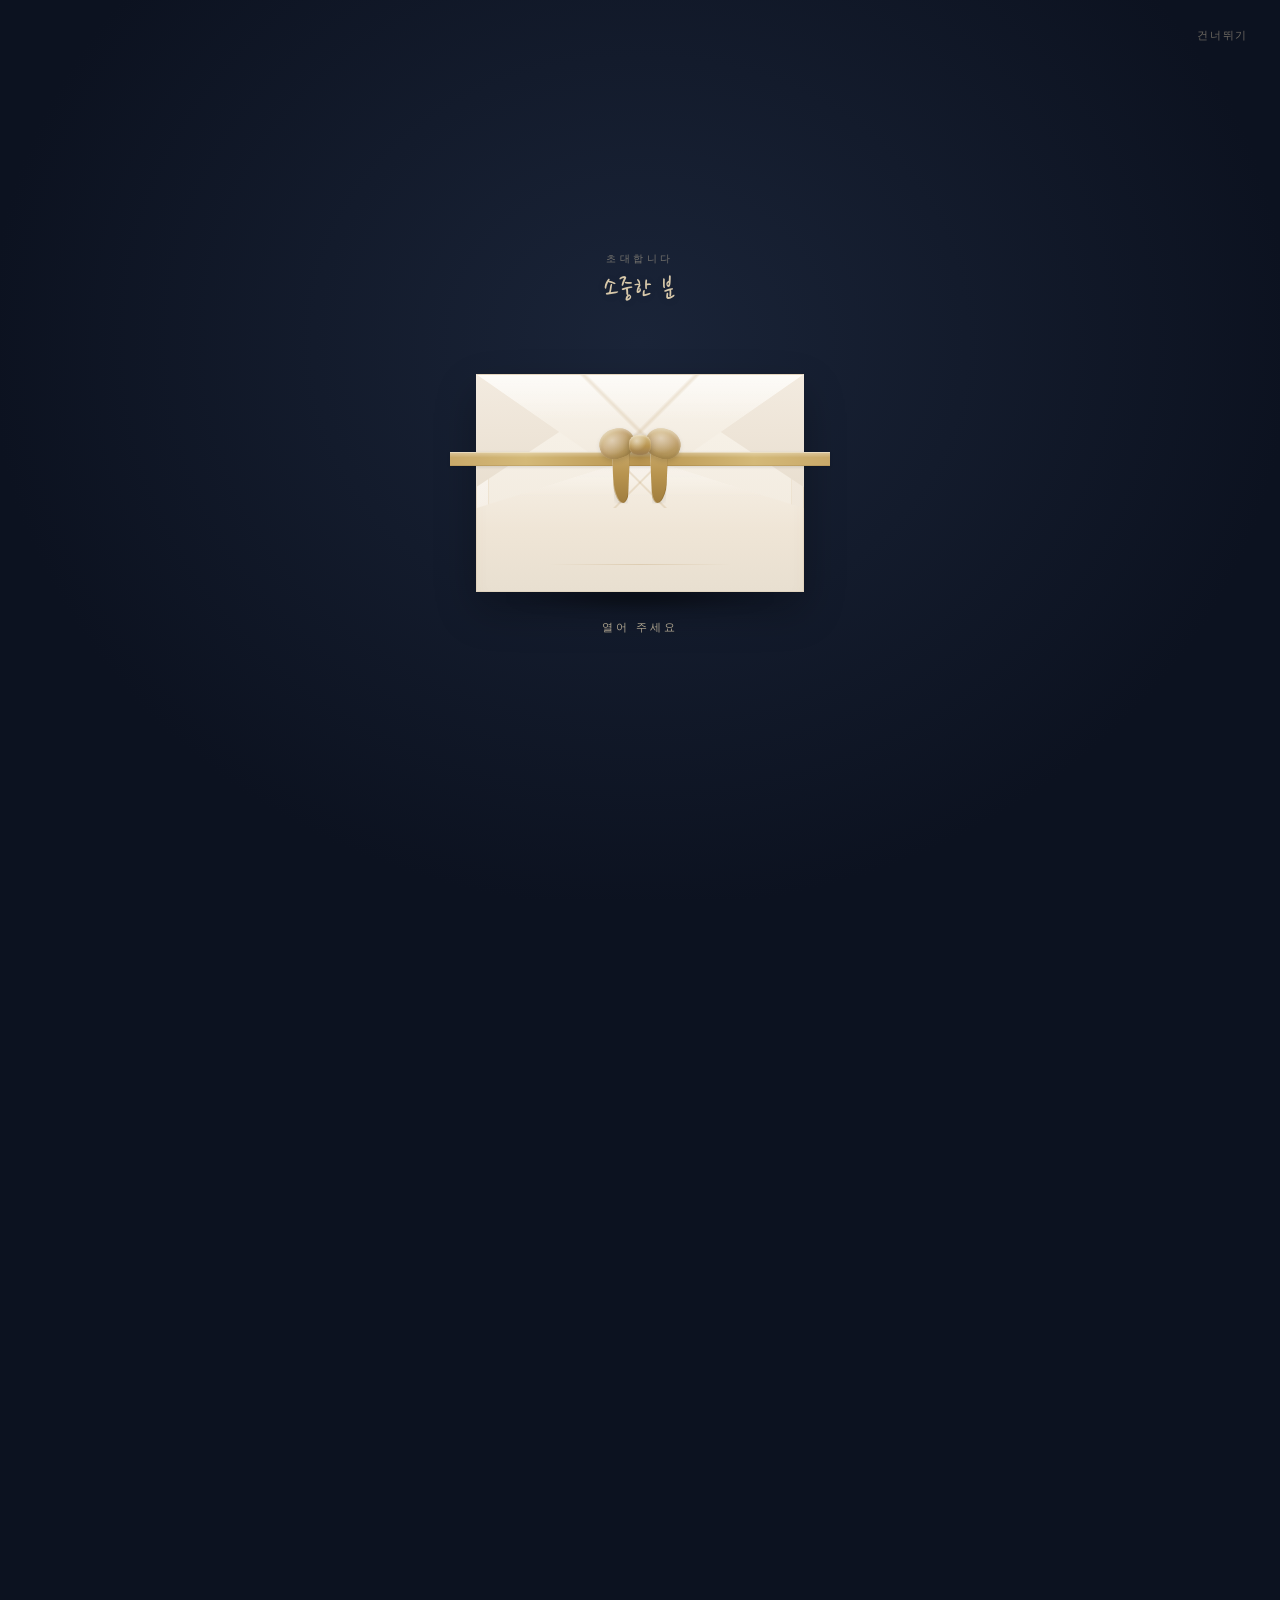
==== commit 33b0545d: "Deploy index.mono.html" ====
--- a/index.mono.html
+++ b/index.mono.html
@@ -191,35 +191,30 @@
       filter: blur(6px);
     }
 
-    /* back panel — ivory paper with double gold frame */
+    /* back panel — clean bright beige + soft gold edge */
     .env-back {
       position: absolute;
       inset: 0;
       background:
-        linear-gradient(145deg, rgba(255,255,255,0.55) 0%, transparent 42%),
-        linear-gradient(165deg, #fbf7f0 0%, #f3ebe0 42%, #e8dfd0 100%);
-      border-radius: 4px 4px 7px 7px;
+        linear-gradient(150deg, rgba(255,255,255,0.7) 0%, transparent 45%),
+        linear-gradient(165deg, #faf6ef 0%, #f3ebe0 50%, #ebe2d4 100%);
+      border-radius: 5px 5px 8px 8px;
       box-shadow:
-        0 22px 48px rgba(0,0,0,0.42),
-        inset 0 1px 0 rgba(255,255,255,0.75),
-        inset 0 0 0 1px rgba(196,165,116,0.42),
-        0 0 0 3px #f7f1e7,
-        0 0 0 4px rgba(196,165,116,0.32);
+        0 18px 40px rgba(0,0,0,0.28),
+        inset 0 1px 0 rgba(255,255,255,0.85),
+        inset 0 0 0 1px rgba(196,165,116,0.28);
       z-index: 1;
     }
 
-    /* inner liner — soft blush paper + faint pattern */
+    /* inner liner — soft beige */
     .env-liner {
       position: absolute;
-      left: 11px;
-      right: 11px;
-      top: 11px;
-      bottom: 11px;
-      background:
-        radial-gradient(circle at 20% 30%, rgba(196,165,116,0.07) 0%, transparent 45%),
-        radial-gradient(circle at 80% 70%, rgba(196,165,116,0.06) 0%, transparent 40%),
-        linear-gradient(180deg, #f6eee4 0%, #ebdfd0 100%);
-      border: 1px solid rgba(196,165,116,0.2);
+      left: 12px;
+      right: 12px;
+      top: 12px;
+      bottom: 12px;
+      background: linear-gradient(180deg, #f8f3ea 0%, #f0e8db 100%);
+      border: 1px solid rgba(196,165,116,0.14);
       border-radius: 2px;
       z-index: 2;
       pointer-events: none;
@@ -251,9 +246,9 @@
       visibility: hidden;
       pointer-events: none;
       transition:
-        transform 1.45s cubic-bezier(0.22, 1, 0.36, 1) 0.55s,
-        opacity 0.7s ease 0.6s,
-        visibility 0s linear 0.55s,
+        transform 1.45s cubic-bezier(0.22, 1, 0.36, 1) 0.75s,
+        opacity 0.7s ease 0.8s,
+        visibility 0s linear 0.75s,
         box-shadow 0.8s ease;
     }
     #envelope-stage.opened .env-card {
@@ -304,10 +299,11 @@
       letter-spacing: 0.06em;
     }
     .env-card-and {
-      font-family: 'Great Vibes', cursive;
-      font-size: 22px;
+      font-family: 'Cormorant Garamond', Georgia, serif;
+      font-size: 18px;
       color: #c4a574;
-      margin: 6px 0;
+      margin: 8px 0;
+      letter-spacing: 0.2em;
     }
     .env-card-line {
       width: 36px;
@@ -339,7 +335,7 @@
       z-index: 5;
       transform-origin: top center;
       transform: rotateX(0deg);
-      transition: transform 1.15s cubic-bezier(0.33, 0.05, 0.2, 1) 0.28s;
+      transition: transform 1.2s cubic-bezier(0.33, 0.05, 0.2, 1) 0.55s;
       pointer-events: none;
       /* keep 3d flip looking solid */
       backface-visibility: hidden;
@@ -352,24 +348,24 @@
       width: 100%;
       height: 100%;
       background:
-        linear-gradient(180deg, rgba(255,255,255,0.45) 0%, transparent 38%),
-        linear-gradient(180deg, #fcf8f1 0%, #efe5d6 100%);
+        linear-gradient(180deg, rgba(255,255,255,0.55) 0%, transparent 40%),
+        linear-gradient(180deg, #faf6ef 0%, #efe6d8 100%);
       clip-path: polygon(0 0, 100% 0, 50% 100%);
-      box-shadow: 0 8px 16px rgba(80,60,30,0.12);
-      border-top: 1px solid rgba(196,165,116,0.4);
+      box-shadow: 0 6px 12px rgba(80,60,30,0.08);
+      border-top: 1px solid rgba(196,165,116,0.28);
       position: relative;
     }
-    /* gold edge along flap V */
+    /* subtle gold edge along flap V */
     .env-flap-face::after {
       content: '';
       position: absolute;
       inset: 0;
       clip-path: polygon(0 0, 100% 0, 50% 100%);
       background:
-        linear-gradient(135deg, transparent 48%, rgba(196,165,116,0.55) 49.5%, transparent 51%),
-        linear-gradient(225deg, transparent 48%, rgba(196,165,116,0.55) 49.5%, transparent 51%);
+        linear-gradient(135deg, transparent 49%, rgba(196,165,116,0.35) 50%, transparent 51%),
+        linear-gradient(225deg, transparent 49%, rgba(196,165,116,0.35) 50%, transparent 51%);
       pointer-events: none;
-      opacity: 0.85;
+      opacity: 0.7;
     }
     /* solid side panels so no gap leaks at V edges when closed */
     .env-side-l,
@@ -380,7 +376,7 @@
       height: 52%;
       z-index: 4;
       pointer-events: none;
-      background: linear-gradient(180deg, #f2e9db 0%, #e4d9c6 100%);
+      background: linear-gradient(180deg, #f3ebe0 0%, #e9dfd0 100%);
     }
     .env-side-l {
       left: 0;
@@ -391,7 +387,7 @@
       clip-path: polygon(0 0, 100% 0, 100% 100%);
     }
 
-    /* front pocket — ivory paper + ornament */
+    /* front pocket — bright beige, light gold line only */
     .env-pocket {
       position: absolute;
       left: 0;
@@ -400,14 +396,13 @@
       height: 62%;
       z-index: 6;
       background:
-        linear-gradient(180deg, rgba(255,255,255,0.35) 0%, transparent 28%),
-        linear-gradient(180deg, #f6eee3 0%, #e9dfcd 55%, #e0d4c0 100%);
+        linear-gradient(180deg, rgba(255,255,255,0.45) 0%, transparent 30%),
+        linear-gradient(180deg, #f7f1e7 0%, #efe5d6 55%, #e8dfd0 100%);
       clip-path: polygon(0 38%, 50% 0, 100% 38%, 100% 100%, 0 100%);
       box-shadow:
-        inset 0 12px 20px rgba(120,90,50,0.07),
-        inset 0 0 0 1px rgba(196,165,116,0.28);
-    }
-    /* gold V fold line */
+        inset 0 10px 16px rgba(120,90,50,0.04),
+        inset 0 0 0 1px rgba(196,165,116,0.18);
+    }
     .env-pocket::before {
       content: '';
       position: absolute;
@@ -416,268 +411,145 @@
       top: 0;
       height: 38%;
       background:
-        linear-gradient(135deg, transparent 49.2%, rgba(154,123,79,0.5) 50%, transparent 50.8%),
-        linear-gradient(225deg, transparent 49.2%, rgba(154,123,79,0.5) 50%, transparent 50.8%);
+        linear-gradient(135deg, transparent 49.4%, rgba(196,165,116,0.32) 50%, transparent 50.6%),
+        linear-gradient(225deg, transparent 49.4%, rgba(196,165,116,0.32) 50%, transparent 50.6%);
       pointer-events: none;
     }
-    /* bottom foil line */
     .env-pocket::after {
       content: '';
       position: absolute;
-      left: 18%;
-      right: 18%;
-      bottom: 18%;
+      left: 22%;
+      right: 22%;
+      bottom: 20%;
       height: 1px;
-      background: linear-gradient(90deg, transparent, rgba(154,123,79,0.55), transparent);
-    }
-
-    /* pocket ornament under seal */
-    .env-ornament {
+      background: linear-gradient(90deg, transparent, rgba(196,165,116,0.35), transparent);
+    }
+
+    /* silk ribbon bow (unties on open) */
+    .ribbon {
       position: absolute;
       left: 50%;
-      top: 52%;
+      top: 36%;
       transform: translate(-50%, -50%);
-      width: 72px;
-      height: 36px;
-      z-index: 1;
+      z-index: 9;
+      width: 140px;
+      height: 78px;
       pointer-events: none;
-      display: flex;
-      flex-direction: column;
-      align-items: center;
-      justify-content: center;
-      gap: 5px;
-      opacity: 0.72;
-    }
-    .env-ornament svg {
-      width: 52px;
+    }
+    .ribbon-tail {
+      position: absolute;
+      top: 38px;
+      width: 18px;
+      height: 52px;
+      background:
+        linear-gradient(180deg, #c9a96a 0%, #b8944f 45%, #a07d3e 100%);
+      box-shadow:
+        inset 1px 0 0 rgba(255,255,255,0.35),
+        inset -1px 0 0 rgba(80,50,10,0.15),
+        0 2px 6px rgba(0,0,0,0.12);
+      transition:
+        transform 1.15s cubic-bezier(0.33, 0.1, 0.2, 1) 0.12s,
+        opacity 0.9s ease 0.25s;
+    }
+    .ribbon-tail.left {
+      left: 42px;
+      border-radius: 2px 2px 40% 60%;
+      transform-origin: top center;
+      clip-path: polygon(0 0, 100% 0, 88% 100%, 12% 100%);
+    }
+    .ribbon-tail.right {
+      right: 42px;
+      border-radius: 2px 2px 60% 40%;
+      transform-origin: top center;
+      clip-path: polygon(0 0, 100% 0, 88% 100%, 12% 100%);
+    }
+    #envelope-stage.opened .ribbon-tail.left {
+      transform: translate(-36px, 18px) rotate(-28deg);
+      opacity: 0;
+    }
+    #envelope-stage.opened .ribbon-tail.right {
+      transform: translate(36px, 18px) rotate(28deg);
+      opacity: 0;
+    }
+    .ribbon-loop {
+      position: absolute;
+      top: 10px;
+      width: 36px;
+      height: 30px;
+      background:
+        radial-gradient(ellipse at 40% 35%, rgba(255,255,255,0.45) 0%, transparent 55%),
+        linear-gradient(160deg, #d4b978 0%, #c4a574 40%, #a88b4a 100%);
+      border-radius: 50% 50% 45% 45%;
+      box-shadow:
+        inset 0 2px 3px rgba(255,255,255,0.4),
+        inset 0 -2px 4px rgba(80,50,10,0.2),
+        0 2px 5px rgba(0,0,0,0.12);
+      transition:
+        transform 1.05s cubic-bezier(0.33, 0.1, 0.2, 1) 0.05s,
+        opacity 0.85s ease 0.18s;
+    }
+    .ribbon-loop.left {
+      left: 28px;
+      transform-origin: right center;
+      transform: rotate(-18deg);
+    }
+    .ribbon-loop.right {
+      right: 28px;
+      transform-origin: left center;
+      transform: rotate(18deg);
+    }
+    #envelope-stage.opened .ribbon-loop.left {
+      transform: translate(-48px, -8px) rotate(-55deg) scale(0.85);
+      opacity: 0;
+    }
+    #envelope-stage.opened .ribbon-loop.right {
+      transform: translate(48px, -8px) rotate(55deg) scale(0.85);
+      opacity: 0;
+    }
+    .ribbon-knot {
+      position: absolute;
+      left: 50%;
+      top: 22px;
+      transform: translateX(-50%);
+      width: 22px;
+      height: 20px;
+      border-radius: 40%;
+      background:
+        radial-gradient(circle at 35% 30%, rgba(255,255,255,0.5) 0%, transparent 50%),
+        linear-gradient(180deg, #d8c08a 0%, #b8944f 55%, #9a7b4f 100%);
+      box-shadow:
+        0 2px 6px rgba(0,0,0,0.18),
+        inset 0 1px 2px rgba(255,255,255,0.45);
+      z-index: 2;
+      transition:
+        transform 1s cubic-bezier(0.33, 0.1, 0.2, 1) 0.08s,
+        opacity 0.8s ease 0.2s;
+    }
+    #envelope-stage.opened .ribbon-knot {
+      transform: translateX(-50%) translateY(10px) scale(0.6);
+      opacity: 0;
+    }
+    /* horizontal band across pocket */
+    .ribbon-band {
+      position: absolute;
+      left: -8%;
+      right: -8%;
+      top: 36%;
       height: 14px;
-      color: #9a7b4f;
-    }
-    .env-ornament span {
-      font-family: 'Cormorant Garamond', serif;
-      font-size: 9px;
-      letter-spacing: 0.28em;
-      text-transform: uppercase;
-      color: #9a7b4f;
-    }
-
-    /* sealing wax — irregular stamp with crack-on-open */
-    .seal {
-      position: absolute;
-      left: 50%;
-      top: 38%;
-      transform: translate(-50%, -50%);
-      z-index: 8;
-      width: 68px;
-      height: 68px;
+      z-index: 7;
       pointer-events: none;
-    }
-
-    /* small melted drips under the main blob */
-    .seal-drip {
-      position: absolute;
       background:
-        radial-gradient(ellipse at 40% 30%, #8a3030 0%, #5a1818 70%, #3a0e0e 100%);
-      box-shadow: inset 0 1px 2px rgba(255,255,255,0.12), 0 2px 4px rgba(0,0,0,0.25);
-      z-index: 0;
-      transition: opacity 0.55s ease 0.08s, transform 0.7s ease 0.05s;
-    }
-    .seal-drip.d1 {
-      width: 14px;
-      height: 18px;
-      left: 10px;
-      bottom: 4px;
-      border-radius: 40% 50% 55% 45% / 35% 40% 60% 65%;
-    }
-    .seal-drip.d2 {
-      width: 11px;
-      height: 14px;
-      right: 12px;
-      bottom: 8px;
-      border-radius: 50% 45% 50% 55% / 40% 50% 50% 60%;
-    }
-    #envelope-stage.opened .seal-drip {
+        linear-gradient(180deg, rgba(255,255,255,0.35) 0%, transparent 40%),
+        linear-gradient(90deg, #c9a96a 0%, #d4b978 20%, #b8944f 50%, #d4b978 80%, #c9a96a 100%);
+      box-shadow:
+        0 1px 3px rgba(0,0,0,0.12),
+        inset 0 1px 0 rgba(255,255,255,0.35),
+        inset 0 -1px 0 rgba(80,50,10,0.12);
+      transition: opacity 0.7s ease 0.35s, transform 0.9s ease 0.2s;
+    }
+    #envelope-stage.opened .ribbon-band {
       opacity: 0;
-      transform: translateY(6px) scale(0.7);
-    }
-
-    /* shards assemble into one seal when closed */
-    .seal-shard {
-      position: absolute;
-      inset: 0;
-      overflow: hidden;
-      transition:
-        transform 0.85s cubic-bezier(0.33, 0.1, 0.2, 1) 0.05s,
-        opacity 0.65s ease 0.12s;
-      will-change: transform, opacity;
-    }
-    /* slight overlap on edges so closed seal has no hairline seams */
-    .seal-shard.s1 {
-      clip-path: polygon(0 0, 60% 0, 50% 56%, 0 74%);
-      z-index: 3;
-    }
-    .seal-shard.s2 {
-      clip-path: polygon(56% 0, 100% 0, 100% 70%, 48% 50%);
-      z-index: 3;
-    }
-    .seal-shard.s3 {
-      clip-path: polygon(0 70%, 50% 53%, 52% 50%, 100% 66%, 100% 100%, 0 100%);
-      z-index: 2;
-    }
-    #envelope-stage.opened .seal-shard.s1 {
-      transform: translate(-14px, -12px) rotate(-22deg);
-      opacity: 0;
-    }
-    #envelope-stage.opened .seal-shard.s2 {
-      transform: translate(16px, -10px) rotate(20deg);
-      opacity: 0;
-    }
-    #envelope-stage.opened .seal-shard.s3 {
-      transform: translate(2px, 18px) rotate(8deg);
-      opacity: 0;
-    }
-
-    /* full wax face drawn once per shard (clipped) */
-    .seal-face {
-      position: absolute;
-      inset: 4px;
-      border-radius: 46% 54% 48% 52% / 52% 46% 54% 48%;
-      background:
-        radial-gradient(circle at 30% 26%, rgba(180, 90, 90, 0.55) 0%, transparent 42%),
-        radial-gradient(circle at 72% 70%, rgba(40, 10, 10, 0.55) 0%, transparent 48%),
-        radial-gradient(circle at 50% 48%, #8b3030 0%, #6b1e1e 42%, #4a1212 78%, #2e0a0a 100%);
-      box-shadow:
-        0 5px 14px rgba(0, 0, 0, 0.45),
-        0 1px 2px rgba(0, 0, 0, 0.35),
-        inset 0 3px 5px rgba(255, 220, 200, 0.22),
-        inset 0 -5px 10px rgba(0, 0, 0, 0.38),
-        inset 2px 0 4px rgba(0, 0, 0, 0.12);
-    }
-
-    /* outer raised rim (pressed into soft wax) */
-    .seal-rim {
-      position: absolute;
-      inset: 7px;
-      border-radius: 50%;
-      border: 1.5px solid rgba(226, 180, 140, 0.22);
-      box-shadow:
-        inset 0 1px 1px rgba(255, 230, 200, 0.28),
-        inset 0 -1px 2px rgba(0, 0, 0, 0.35),
-        0 0 0 3px rgba(60, 15, 15, 0.25);
-      pointer-events: none;
-    }
-
-    /* inner recessed stamp well */
-    .seal-well {
-      position: absolute;
-      inset: 14px;
-      border-radius: 50%;
-      background:
-        radial-gradient(circle at 40% 35%, #5a1a1a 0%, #3d1010 55%, #2a0a0a 100%);
-      box-shadow:
-        inset 0 3px 5px rgba(0, 0, 0, 0.45),
-        inset 0 -1px 2px rgba(255, 200, 180, 0.08),
-        0 1px 1px rgba(255, 210, 180, 0.12);
-      display: flex;
-      align-items: center;
-      justify-content: center;
-    }
-
-    /* embossed motif (no letters) */
-    .seal-motif {
-      width: 22px;
-      height: 22px;
-      color: rgba(226, 190, 150, 0.58);
-      filter: drop-shadow(0 1px 0 rgba(255, 230, 200, 0.18))
-              drop-shadow(0 -0.5px 0 rgba(0, 0, 0, 0.4));
-    }
-    .seal-motif svg {
-      width: 100%;
-      height: 100%;
-      display: block;
-    }
-
-    /* hairline crack flash on open */
-    .seal-crack {
-      position: absolute;
-      inset: 0;
-      z-index: 5;
-      pointer-events: none;
-      opacity: 0;
-    }
-    .seal-crack::before,
-    .seal-crack::after {
-      content: '';
-      position: absolute;
-      background: linear-gradient(
-        180deg,
-        transparent 0%,
-        rgba(20, 5, 5, 0.55) 20%,
-        rgba(40, 12, 12, 0.35) 50%,
-        rgba(20, 5, 5, 0.5) 80%,
-        transparent 100%
-      );
-      box-shadow: 0 0 1px rgba(255, 200, 180, 0.15);
-    }
-    .seal-crack::before {
-      width: 1.5px;
-      height: 48%;
-      left: 48%;
-      top: 8%;
-      transform: rotate(-8deg);
-    }
-    .seal-crack::after {
-      width: 1.5px;
-      height: 42%;
-      left: 50%;
-      top: 48%;
-      transform: rotate(28deg);
-    }
-    #envelope-stage.opened .seal-crack {
-      animation: crack-flash 0.35s ease forwards;
-    }
-    @keyframes crack-flash {
-      0% { opacity: 1; }
-      40% { opacity: 1; }
-      100% { opacity: 0; }
-    }
-
-    /* gold dust particles on crack */
-    .seal-sparks {
-      position: absolute;
-      inset: 0;
-      z-index: 6;
-      pointer-events: none;
-    }
-    .seal-sparks i {
-      position: absolute;
-      left: 50%;
-      top: 50%;
-      width: 3px;
-      height: 3px;
-      margin: -1.5px 0 0 -1.5px;
-      border-radius: 50%;
-      background: radial-gradient(circle, #f0e0c0 0%, #c4a574 70%, transparent 100%);
-      opacity: 0;
-      box-shadow: 0 0 3px rgba(226, 209, 176, 0.6);
-    }
-    #envelope-stage.opened .seal-sparks i {
-      animation: spark-fly 0.95s ease-out forwards;
-    }
-    #envelope-stage.opened .seal-sparks i:nth-child(1)  { --dx: -26px; --dy: -20px; animation-delay: 0.02s; width: 2.5px; height: 2.5px; }
-    #envelope-stage.opened .seal-sparks i:nth-child(2)  { --dx: 24px;  --dy: -18px; animation-delay: 0.04s; }
-    #envelope-stage.opened .seal-sparks i:nth-child(3)  { --dx: -18px; --dy: 16px;  animation-delay: 0.03s; width: 2px; height: 2px; }
-    #envelope-stage.opened .seal-sparks i:nth-child(4)  { --dx: 22px;  --dy: 14px;  animation-delay: 0.05s; width: 2.5px; height: 2.5px; }
-    #envelope-stage.opened .seal-sparks i:nth-child(5)  { --dx: -8px;  --dy: -28px; animation-delay: 0.06s; }
-    #envelope-stage.opened .seal-sparks i:nth-child(6)  { --dx: 12px;  --dy: -26px; animation-delay: 0.07s; width: 2px; height: 2px; }
-    #envelope-stage.opened .seal-sparks i:nth-child(7)  { --dx: -30px; --dy: 4px;   animation-delay: 0.04s; }
-    #envelope-stage.opened .seal-sparks i:nth-child(8)  { --dx: 28px;  --dy: 2px;   animation-delay: 0.05s; width: 2px; height: 2px; }
-    #envelope-stage.opened .seal-sparks i:nth-child(9)  { --dx: 4px;   --dy: 24px;  animation-delay: 0.08s; }
-    #envelope-stage.opened .seal-sparks i:nth-child(10) { --dx: -14px; --dy: -8px;  animation-delay: 0.03s; width: 2px; height: 2px; }
-    @keyframes spark-fly {
-      0%   { opacity: 0; transform: translate(0, 0) scale(0.6); }
-      12%  { opacity: 1; transform: translate(calc(var(--dx) * 0.15), calc(var(--dy) * 0.15)) scale(1.1); }
-      100% { opacity: 0; transform: translate(var(--dx), var(--dy)) scale(0.2); }
+      transform: scaleX(0.92);
     }
 
     .env-hint {
@@ -759,24 +631,22 @@
       inset: 0;
       z-index: 0;
       background-size: cover;
-      background-position: center 30%;
-      /* 1) mask: photo pixels dissolve downward (iOS needs -webkit + size) */
+      background-position: center 28%;
+      /* photo solid through name zone; only lowest edge fades into paper */
       -webkit-mask-image: linear-gradient(
         to bottom,
         #000 0%,
-        #000 38%,
-        rgba(0, 0, 0, 0.92) 50%,
-        rgba(0, 0, 0, 0.55) 65%,
-        rgba(0, 0, 0, 0.2) 80%,
+        #000 62%,
+        rgba(0, 0, 0, 0.88) 74%,
+        rgba(0, 0, 0, 0.45) 88%,
         transparent 100%
       );
       mask-image: linear-gradient(
         to bottom,
         #000 0%,
-        #000 38%,
-        rgba(0, 0, 0, 0.92) 50%,
-        rgba(0, 0, 0, 0.55) 65%,
-        rgba(0, 0, 0, 0.2) 80%,
+        #000 62%,
+        rgba(0, 0, 0, 0.88) 74%,
+        rgba(0, 0, 0, 0.45) 88%,
         transparent 100%
       );
       -webkit-mask-size: 100% 100%;
@@ -784,24 +654,21 @@
       -webkit-mask-repeat: no-repeat;
       mask-repeat: no-repeat;
     }
-    /* 2) always-on gradient layer — works even if mask is weak */
     .hero-fade {
       position: absolute;
       left: 0;
       right: 0;
       bottom: 0;
-      height: 58%;
+      height: 36%;
       z-index: 1;
       pointer-events: none;
       background: linear-gradient(
         to bottom,
         rgba(12, 18, 32, 0) 0%,
-        rgba(12, 18, 32, 0.08) 18%,
-        rgba(12, 18, 32, 0.35) 40%,
-        rgba(12, 18, 32, 0.62) 58%,
-        rgba(30, 28, 26, 0.78) 72%,
-        rgba(120, 112, 102, 0.55) 86%,
-        rgba(247, 243, 236, 0.88) 95%,
+        rgba(12, 18, 32, 0.15) 28%,
+        rgba(20, 18, 16, 0.45) 55%,
+        rgba(120, 112, 102, 0.5) 78%,
+        rgba(247, 243, 236, 0.92) 92%,
         var(--paper) 100%
       );
     }
@@ -810,19 +677,39 @@
       inset: 0;
       z-index: 2;
       pointer-events: none;
-      /* top/mid only: keep names readable without killing bottom fade */
       background: linear-gradient(
         to bottom,
-        rgba(12, 18, 32, 0.32) 0%,
-        rgba(12, 18, 32, 0.1) 18%,
-        rgba(12, 18, 32, 0.06) 35%,
-        rgba(12, 18, 32, 0.2) 55%,
-        transparent 72%
+        rgba(12, 18, 32, 0.28) 0%,
+        rgba(12, 18, 32, 0.08) 22%,
+        rgba(12, 18, 32, 0.12) 48%,
+        rgba(12, 18, 32, 0.28) 62%,
+        rgba(12, 18, 32, 0.12) 78%,
+        transparent 90%
       );
     }
     .hero-section .hero-copy {
       position: relative;
       z-index: 3;
+    }
+    .hero-names {
+      text-shadow:
+        0 1px 2px rgba(0,0,0,0.35),
+        0 8px 28px rgba(0,0,0,0.25);
+    }
+    .hero-names .name {
+      display: block;
+      font-size: clamp(2rem, 9vw, 2.75rem);
+      letter-spacing: 0.14em;
+      line-height: 1.25;
+      font-weight: 300;
+    }
+    .hero-names .sep {
+      display: block;
+      margin: 0.45rem 0;
+      font-size: 1.15rem;
+      color: var(--gold-light);
+      letter-spacing: 0.35em;
+      opacity: 0.9;
     }
 
     .section-label {
@@ -1110,30 +997,7 @@
       transform: translateX(-50%) translateY(0);
     }
 
-    /* RSVP radio */
-    .rsvp-opt input { display: none; }
-    .rsvp-opt span {
-      display: block;
-      text-align: center;
-      padding: 12px 8px;
-      border: 1px solid rgba(196,165,116,0.35);
-      border-radius: 8px;
-      font-size: 13px;
-      color: var(--navy);
-      transition: all 0.25s;
-      cursor: pointer;
-    }
-    .rsvp-opt input:checked + span {
-      background: var(--navy);
-      color: var(--ivory);
-      border-color: var(--navy);
-    }
-
-    .mono-mark {
-      font-family: 'Cormorant Garamond', serif;
-      letter-spacing: 0.2em;
-      color: var(--gold);
-    }
+
 
     /* map preview card */
     .map-card {
@@ -1287,11 +1151,11 @@
 
   <!-- ========== ENVELOPE ========== -->
   <div id="envelope-stage">
-    <button class="skip-btn" type="button" onclick="openInvitation(true)">SKIP</button>
+    <button class="skip-btn" type="button" onclick="openInvitation(true)">건너뛰기</button>
 
     <div class="env-scene">
       <p class="env-to">
-        <small>Wedding Invitation</small>
+        <small>초대합니다</small>
         <span id="env-guest-name" class="guest-hand">소중한 분</span>
       </p>
 
@@ -1299,10 +1163,10 @@
       <div class="env-card" id="env-card" aria-hidden="true">
         <div class="env-card-inner">
           <p class="env-card-guest" id="env-card-guest"></p>
-          <p class="env-card-label">The Wedding of</p>
+          <p class="env-card-label">결혼식에 초대합니다</p>
           <div class="env-card-names">
             <div>형원</div>
-            <div class="env-card-and">and</div>
+            <div class="env-card-and">·</div>
             <div>채희</div>
           </div>
           <div class="env-card-line"></div>
@@ -1318,32 +1182,18 @@
         <div class="env-side-l"></div>
         <div class="env-side-r"></div>
         <div class="env-flap"><div class="env-flap-face"></div></div>
-        <div class="env-pocket">
-          <div class="env-ornament" aria-hidden="true">
-            <svg viewBox="0 0 64 16" fill="none">
-              <path d="M2 8h18M44 8h18" stroke="currentColor" stroke-width="0.9" opacity="0.7"/>
-              <path d="M26 8h12" stroke="currentColor" stroke-width="0.9" opacity="0.5"/>
-              <path d="M32 2.5l1.6 3.4 3.7.5-2.7 2.6.7 3.6L32 10.8 28.7 12.6l.7-3.6-2.7-2.6 3.7-.5L32 2.5z" fill="currentColor" opacity="0.75"/>
-            </svg>
-            <span>Invite</span>
-          </div>
-        </div>
-        <div class="seal" aria-hidden="true">
-          <div class="seal-drip d1"></div>
-          <div class="seal-drip d2"></div>
-          <div class="seal-crack"></div>
-          <!-- same wax face in 3 clipped shards (looks whole when closed) -->
-          <div class="seal-shard s1"><div class="seal-face"><div class="seal-rim"></div><div class="seal-well"><div class="seal-motif"><svg viewBox="0 0 32 32" fill="none"><circle cx="16" cy="16" r="3.2" stroke="currentColor" stroke-width="1.1"/><path d="M16 6.5c1.2 3.2 1.2 6.8 0 10M16 15.5c-1.2 3.2-1.2 6.8 0 10M6.5 16c3.2-1.2 6.8-1.2 10 0M15.5 16c3.2 1.2 6.8 1.2 10 0" stroke="currentColor" stroke-width="1" stroke-linecap="round"/><path d="M9.2 9.2c2.6 2 5.6 2.6 8.6 1.8M22.8 9.2c-2 2.6-2.6 5.6-1.8 8.6M22.8 22.8c-2.6-2-5.6-2.6-8.6-1.8M9.2 22.8c2-2.6 2.6-5.6 1.8-8.6" stroke="currentColor" stroke-width="0.9" stroke-linecap="round" opacity="0.85"/></svg></div></div></div></div>
-          <div class="seal-shard s2"><div class="seal-face"><div class="seal-rim"></div><div class="seal-well"><div class="seal-motif"><svg viewBox="0 0 32 32" fill="none"><circle cx="16" cy="16" r="3.2" stroke="currentColor" stroke-width="1.1"/><path d="M16 6.5c1.2 3.2 1.2 6.8 0 10M16 15.5c-1.2 3.2-1.2 6.8 0 10M6.5 16c3.2-1.2 6.8-1.2 10 0M15.5 16c3.2 1.2 6.8 1.2 10 0" stroke="currentColor" stroke-width="1" stroke-linecap="round"/><path d="M9.2 9.2c2.6 2 5.6 2.6 8.6 1.8M22.8 9.2c-2 2.6-2.6 5.6-1.8 8.6M22.8 22.8c-2.6-2-5.6-2.6-8.6-1.8M9.2 22.8c2-2.6 2.6-5.6 1.8-8.6" stroke="currentColor" stroke-width="0.9" stroke-linecap="round" opacity="0.85"/></svg></div></div></div></div>
-          <div class="seal-shard s3"><div class="seal-face"><div class="seal-rim"></div><div class="seal-well"><div class="seal-motif"><svg viewBox="0 0 32 32" fill="none"><circle cx="16" cy="16" r="3.2" stroke="currentColor" stroke-width="1.1"/><path d="M16 6.5c1.2 3.2 1.2 6.8 0 10M16 15.5c-1.2 3.2-1.2 6.8 0 10M6.5 16c3.2-1.2 6.8-1.2 10 0M15.5 16c3.2 1.2 6.8 1.2 10 0" stroke="currentColor" stroke-width="1" stroke-linecap="round"/><path d="M9.2 9.2c2.6 2 5.6 2.6 8.6 1.8M22.8 9.2c-2 2.6-2.6 5.6-1.8 8.6M22.8 22.8c-2.6-2-5.6-2.6-8.6-1.8M9.2 22.8c2-2.6 2.6-5.6 1.8-8.6" stroke="currentColor" stroke-width="0.9" stroke-linecap="round" opacity="0.85"/></svg></div></div></div></div>
-          <div class="seal-sparks" aria-hidden="true">
-            <i></i><i></i><i></i><i></i><i></i>
-            <i></i><i></i><i></i><i></i><i></i>
-          </div>
+        <div class="env-pocket"></div>
+        <div class="ribbon-band" aria-hidden="true"></div>
+        <div class="ribbon" aria-hidden="true">
+          <div class="ribbon-tail left"></div>
+          <div class="ribbon-tail right"></div>
+          <div class="ribbon-loop left"></div>
+          <div class="ribbon-loop right"></div>
+          <div class="ribbon-knot"></div>
         </div>
       </div>
 
-      <p class="env-hint" id="env-hint">Tap to open</p>
+      <p class="env-hint" id="env-hint">열어 주세요</p>
     </div>
   </div>
 
@@ -1360,28 +1210,29 @@
         <div class="hero-fade" aria-hidden="true"></div>
         <div class="hero-overlay"></div>
 
-        <div class="hero-copy absolute inset-x-0 top-0 pt-10 flex justify-center" data-aos="fade-down">
-          <p class="text-gold-light/70 text-[10px] tracking-[0.5em] uppercase font-serif">The Wedding of</p>
+        <div class="hero-copy absolute inset-x-0 top-0 pt-12 flex justify-center" data-aos="fade-down">
+          <p class="text-gold-light/80 text-[11px] tracking-[0.35em] font-serif">결혼식에 초대합니다</p>
         </div>
 
-        <div class="hero-copy absolute bottom-[18%] left-0 right-0 px-8 text-center text-ivory" data-aos="fade-up">
-          <p id="hero-guest-line" class="guest-hand mb-5 hidden"></p>
-          <h1 class="font-serif font-light leading-none mb-3">
-            <span class="block text-5xl tracking-wide drop-shadow-sm">형원</span>
-            <span class="block font-script text-3xl text-gold my-3">and</span>
-            <span class="block text-5xl tracking-wide drop-shadow-sm">채희</span>
+        <div class="hero-copy absolute left-0 right-0 px-8 text-center text-ivory"
+             style="top: 42%; transform: translateY(-50%);" data-aos="fade-up">
+          <p id="hero-guest-line" class="guest-hand mb-4 hidden"></p>
+          <h1 class="hero-names font-serif font-light">
+            <span class="name">형원</span>
+            <span class="sep">·</span>
+            <span class="name">채희</span>
           </h1>
-          <div class="gold-line my-7 opacity-70"></div>
-          <p class="font-serif text-lg tracking-[0.25em] text-gold-light/90">2027. 4. 25 SUN</p>
-          <p class="mt-2 text-sm text-ivory/70 font-light tracking-wide">오후 12시</p>
-          <p class="mt-4 text-xs text-ivory/55 tracking-[0.12em]">포항 포마레 웨딩 컨벤션</p>
+          <div class="gold-line my-6 opacity-70"></div>
+          <p class="font-serif text-base tracking-[0.22em] text-gold-light">2027. 4. 25 · 일요일</p>
+          <p class="mt-2 text-sm text-ivory/80 font-light tracking-wide">오후 12시</p>
+          <p class="mt-3 text-xs text-ivory/65 tracking-[0.1em]">포항 포마레 웨딩 컨벤션</p>
         </div>
       </section>
 
       <!-- INVITE MESSAGE (slight overlap so fade into paper is seamless) -->
       <section class="px-9 pt-10 pb-16 bg-paper -mt-10 relative z-[1]">
         <div class="text-center" data-aos="fade-up">
-          <p class="section-label mb-8">Invitation</p>
+          <p class="section-label mb-8">초대</p>
           <i class="fa-solid fa-quote-left text-gold/40 text-xl mb-5"></i>
           <p id="invite-guest-hand" class="guest-hand-dark mb-4 hidden"></p>
           <h2 class="font-serif text-2xl text-navy mb-8 font-medium tracking-wide">새로운 시작을 알려드립니다</h2>
@@ -1395,12 +1246,12 @@
           </p>
           <div class="mt-12 flex items-center justify-center gap-6 text-navy">
             <div class="text-center">
-              <p class="text-[10px] tracking-[0.2em] text-soft mb-1">GROOM</p>
+              <p class="text-[10px] tracking-[0.2em] text-soft mb-1">신랑</p>
               <p class="font-serif text-xl tracking-wider">형원</p>
             </div>
             <span class="text-gold text-lg">·</span>
             <div class="text-center">
-              <p class="text-[10px] tracking-[0.2em] text-soft mb-1">BRIDE</p>
+              <p class="text-[10px] tracking-[0.2em] text-soft mb-1">신부</p>
               <p class="font-serif text-xl tracking-wider">채희</p>
             </div>
           </div>
@@ -1419,8 +1270,8 @@
                 <i class="fa-regular fa-calendar text-sm"></i>
               </div>
               <div>
-                <p class="text-[10px] text-soft tracking-[0.3em] uppercase mb-1">Date &amp; Time</p>
-                <p class="font-serif text-xl text-navy tracking-wide">2027. 4. 25. SUN</p>
+                <p class="text-[10px] text-soft tracking-[0.3em] mb-1">일시</p>
+                <p class="font-serif text-xl text-navy tracking-wide">2027. 4. 25. 일</p>
                 <p class="text-sm text-[#5c574f] mt-0.5">오후 12시</p>
               </div>
             </div>
@@ -1430,7 +1281,7 @@
                 <i class="fa-solid fa-location-dot text-sm"></i>
               </div>
               <div>
-                <p class="text-[10px] text-soft tracking-[0.3em] uppercase mb-1">Location</p>
+                <p class="text-[10px] text-soft tracking-[0.3em] mb-1">장소</p>
                 <p class="font-serif text-xl text-navy tracking-wide">포마레 웨딩 컨벤션</p>
                 <p class="text-sm text-[#5c574f] mt-0.5">경상북도 포항시</p>
               </div>
@@ -1575,9 +1426,8 @@
       <!-- ACCOUNT (collapsed) -->
       <section class="px-6 py-16 bg-ivory">
         <div class="text-center mb-8" data-aos="fade-up">
-          <p class="section-label mb-3">Gift</p>
+          <p class="section-label mb-3">마음</p>
           <p class="font-serif text-2xl text-navy tracking-wide">마음 전하실 곳</p>
-          <p class="text-xs text-soft mt-3 leading-relaxed">참석이 어려우신 분들을 위해<br />안내드리며, 강제가 아님을 말씀드립니다.</p>
         </div>
 
         <div class="space-y-3" data-aos="fade-up" id="account-sections">
@@ -1585,80 +1435,14 @@
         </div>
       </section>
 
-      <!-- RSVP -->
-      <section class="px-6 py-16 bg-paper" id="rsvp-section">
-        <div class="text-center mb-8" data-aos="fade-up">
-          <p class="section-label mb-3">RSVP</p>
-          <p class="font-serif text-2xl text-navy tracking-wide">참석 의사 전달</p>
-          <p class="text-xs text-soft mt-3" id="rsvp-name-hint">편하신 방법으로 알려주시면 감사하겠습니다.</p>
-        </div>
-
-        <form id="rsvp-form" class="bg-white/80 border border-gold/15 rounded-2xl p-7 shadow-[0_12px_40px_-16px_rgba(20,28,43,0.1)] space-y-6" data-aos="fade-up" onsubmit="submitRsvp(event)">
-          <div>
-            <label class="text-[10px] tracking-[0.25em] text-soft uppercase block mb-2">성함</label>
-            <input id="rsvp-name" type="text" required
-                   class="w-full border-b border-gold/30 bg-transparent py-2 text-navy text-sm outline-none focus:border-gold transition"
-                   placeholder="이름을 입력해 주세요" />
-          </div>
-
-          <div>
-            <label class="text-[10px] tracking-[0.25em] text-soft uppercase block mb-3">참석 여부</label>
-            <div class="grid grid-cols-3 gap-2">
-              <label class="rsvp-opt"><input type="radio" name="attend" value="yes" required /><span>참석</span></label>
-              <label class="rsvp-opt"><input type="radio" name="attend" value="no" /><span>불참</span></label>
-              <label class="rsvp-opt"><input type="radio" name="attend" value="maybe" /><span>미정</span></label>
-            </div>
-          </div>
-
-          <div>
-            <label class="text-[10px] tracking-[0.25em] text-soft uppercase block mb-2">동반 인원 (본인 제외)</label>
-            <input id="rsvp-guests" type="number" min="0" max="10" value="0"
-                   class="w-full border-b border-gold/30 bg-transparent py-2 text-navy text-sm outline-none focus:border-gold transition" />
-          </div>
-
-          <div>
-            <label class="text-[10px] tracking-[0.25em] text-soft uppercase block mb-2">전달 메시지 (선택)</label>
-            <textarea id="rsvp-msg" rows="2"
-                      class="w-full border-b border-gold/30 bg-transparent py-2 text-navy text-sm outline-none focus:border-gold transition resize-none"
-                      placeholder="축하 한마디를 남겨 주세요"></textarea>
-          </div>
-
-          <button type="submit" class="btn-gold w-full py-3.5 rounded-xl text-sm font-medium tracking-wider">
-            전달하기
-          </button>
-          <p class="text-[11px] text-center text-soft leading-relaxed">
-            * 현재는 로컬 저장 데모입니다. 실제 수집은 구글폼 연동으로 바꿀 수 있어요.
-          </p>
-        </form>
-
-        <div id="rsvp-done" class="hidden text-center py-12" data-aos="fade-up">
-          <p class="font-script text-3xl text-gold mb-3">Thank you</p>
-          <p class="text-sm text-[#5c574f]">소중한 답변 감사합니다.</p>
-        </div>
-      </section>
-
-      <!-- NOTICE accordion -->
-      <section class="px-9 py-12 bg-ivory border-t border-gold/10">
-        <button type="button" class="w-full flex items-center justify-between py-3" onclick="toggleAcc('notice')">
-          <span class="section-label">Notice</span>
-          <i class="fa-solid fa-chevron-down text-gold text-xs acc-chevron" id="notice-chevron"></i>
-        </button>
-        <div class="acc-body" id="notice-body">
-          <ul class="text-sm text-[#5c574f] leading-relaxed space-y-3 pb-4 pt-2">
-            <li>· 화환은 정중히 사양합니다. 마음만 감사히 받겠습니다.</li>
-            <li>· 예식 중 휴대폰은 무음으로 부탁드립니다.</li>
-            <li>· 복장: 편안한 세미 포멀을 추천드립니다.</li>
-          </ul>
-        </div>
-      </section>
+
 
       <!-- FOOTER / SHARE -->
       <section class="px-8 py-16 bg-night text-center">
-        <p class="mono-mark text-sm mb-2">H · C</p>
-        <p class="font-script text-3xl text-gold-light/90 mb-2">Thank You</p>
+        <p class="font-serif text-2xl text-gold-light/90 mb-2 tracking-wide">형원 · 채희</p>
         <p class="text-xs text-white/35 font-light mb-10 tracking-wide">소중한 걸음, 잊지 않겠습니다</p>
 
-        <p class="text-white/30 text-[10px] tracking-[0.4em] mb-6">SHARE</p>
+        <p class="text-white/30 text-[10px] tracking-[0.35em] mb-6">공유</p>
         <div class="flex justify-center gap-4">
           <button type="button" onclick="shareInvite()" class="w-12 h-12 rounded-full bg-white/8 text-gold-light flex items-center justify-center hover:bg-gold/20 transition-colors" aria-label="공유">
             <i class="fa-solid fa-share-nodes"></i>
@@ -1671,8 +1455,8 @@
           </button>
         </div>
 
-        <p class="mt-16 text-[10px] text-white/20 tracking-[0.25em] uppercase">
-          Hyungwon &amp; Chaehee · 2027. 4. 25
+        <p class="mt-16 text-[10px] text-white/20 tracking-[0.2em]">
+          2027. 4. 25
         </p>
       </section>
     </div>
@@ -1746,17 +1530,13 @@
       friend: { name: '친구', display: '친구', side: 'bride', tone: 'friendly' },
     };
 
-    /* bankCode: 토스/카카오 딥링크용 (예: 004 국민, 088 신한, 020 우리, 081 하나)
+    /* bankCode: 토스/카카오 딥링크용 (031 IM뱅크/대구, 004 국민, 088 신한, 020 우리, 081 하나)
        kakaoPayLink: 개인 카카오페이 송금 링크가 있으면 넣기 (없으면 딥링크 시도 후 복사) */
     const ACCOUNTS = {
       groom: [
-        { label: '신랑 형원', bank: '○○은행', number: '000-000-000000', holder: '형원', bankCode: '088' },
-        { label: '신랑 측 혼주', bank: '○○은행', number: '000-000-000000', holder: '혼주', bankCode: '004' },
+        { label: '신랑 형원', bank: 'IM뱅크', number: '508-11-9393269', holder: '형원', bankCode: '031' },
       ],
-      bride: [
-        { label: '신부 채희', bank: '○○은행', number: '000-000-000000', holder: '채희', bankCode: '088' },
-        { label: '신부 측 혼주', bank: '○○은행', number: '000-000-000000', holder: '혼주', bankCode: '020' },
-      ],
+      bride: [],
     };
 
     const INVITE_COPY = {
@@ -1813,8 +1593,6 @@
       const heroLine = document.getElementById('hero-guest-line');
       const inviteHand = document.getElementById('invite-guest-hand');
       const invite = document.getElementById('invite-greeting');
-      const rsvpName = document.getElementById('rsvp-name');
-      const rsvpHint = document.getElementById('rsvp-name-hint');
 
       const label = guestLabel(currentGuest);
       const handName = currentGuest
@@ -1853,11 +1631,6 @@
         }
 
         invite.innerHTML = INVITE_COPY[currentGuest.tone] || INVITE_COPY.formal;
-
-        if (rsvpName) rsvpName.value = currentGuest.name || currentGuest.display;
-        if (rsvpHint) {
-          rsvpHint.textContent = handName + '의 참석 여부를 알려주시면 준비에 큰 도움이 됩니다.';
-        }
       } else {
         if (cardGuest) cardGuest.textContent = '';
         if (cardMsg) cardMsg.innerHTML = '저희 결혼식에<br />초대합니다';
@@ -1914,10 +1687,10 @@
       if (!root) return;
 
       const blocks = [];
-      if (side === 'groom' || side === 'both') {
+      if ((side === 'groom' || side === 'both') && ACCOUNTS.groom.length) {
         blocks.push({ key: 'groom', title: '신랑 측', items: ACCOUNTS.groom });
       }
-      if (side === 'bride' || side === 'both') {
+      if ((side === 'bride' || side === 'both') && ACCOUNTS.bride.length) {
         blocks.push({ key: 'bride', title: '신부 측', items: ACCOUNTS.bride });
       }
 
@@ -1958,19 +1731,19 @@
       layer.dataset.ready = '1';
       layer.innerHTML = '';
 
-      const count = 14;
+      const count = 10;
       for (let i = 0; i < count; i++) {
         const p = document.createElement('span');
         const variant = i % 3;
         p.className = 'petal' + (variant === 1 ? ' p2' : variant === 2 ? ' p3' : '');
 
         const left = 6 + Math.random() * 88; // keep inside phone width
-        const delay = Math.random() * 7;
-        const fallDur = 11 + Math.random() * 9; // slow, gentle
-        const swayDur = 2.4 + Math.random() * 2.2;
-        const size = 9 + Math.random() * 8;
-        const amp = (18 + Math.random() * 36) * (Math.random() < 0.5 ? -1 : 1);
-        const spin = (200 + Math.random() * 260) * (Math.random() < 0.5 ? -1 : 1);
+        const delay = Math.random() * 10;
+        const fallDur = 20 + Math.random() * 14; // much slower, gentle
+        const swayDur = 4.5 + Math.random() * 3.5;
+        const size = 9 + Math.random() * 7;
+        const amp = (14 + Math.random() * 28) * (Math.random() < 0.5 ? -1 : 1);
+        const spin = (160 + Math.random() * 200) * (Math.random() < 0.5 ? -1 : 1);
 
         p.style.left = left + '%';
         p.style.width = size + 'px';
@@ -1990,13 +1763,13 @@
     }
 
     /* ========== ENVELOPE OPEN ==========
-       Sequence (~4.6s — slower, more emotional):
-       0.00s  seal cracks + sparks
-       0.28s  flap opens slowly
-       0.55s  card begins rising
-       ~2.0s  card fully readable — hold
-       3.4s   scene fades gently
-       4.55s  main invitation shown
+       Sequence (~5s — silk ribbon unties, then flap + card):
+       0.00s  ribbon loops/tails loosen
+       0.55s  flap opens
+       0.75s  card begins rising
+       ~2.3s  card fully readable — hold
+       3.7s   scene fades gently
+       5.0s   main invitation shown
     */
     function openInvitation(skipAnim) {
       if (opened) return;
@@ -2007,7 +1780,7 @@
       const bgmBtn = document.getElementById('bgm-btn');
       const card = document.getElementById('env-card');
 
-      try { localStorage.setItem('hc_invite_opened', '1'); } catch (e) {}
+      try { localStorage.setItem('invite_opened', '1'); } catch (e) {}
 
       function showMain() {
         stage.classList.add('hidden-stage');
@@ -2028,9 +1801,9 @@
 
       setTimeout(() => {
         stage.classList.add('fading');
-      }, 3400);
-
-      setTimeout(showMain, 4550);
+      }, 3700);
+
+      setTimeout(showMain, 5000);
     }
 
     function initAos() {
@@ -2343,27 +2116,6 @@
       }
     }
 
-    /* RSVP demo (localStorage) */
-    function submitRsvp(e) {
-      e.preventDefault();
-      const data = {
-        name: document.getElementById('rsvp-name').value,
-        attend: (document.querySelector('input[name="attend"]:checked') || {}).value,
-        guests: document.getElementById('rsvp-guests').value,
-        msg: document.getElementById('rsvp-msg').value,
-        guestCode: currentGuest ? currentGuest.code : null,
-        at: new Date().toISOString(),
-      };
-      try {
-        const list = JSON.parse(localStorage.getItem('hc_rsvp') || '[]');
-        list.push(data);
-        localStorage.setItem('hc_rsvp', JSON.stringify(list));
-      } catch (err) {}
-
-      document.getElementById('rsvp-form').classList.add('hidden');
-      document.getElementById('rsvp-done').classList.remove('hidden');
-      toast('전달되었습니다. 감사합니다');
-    }
 
     /* INIT */
     document.addEventListener('DOMContentLoaded', () => {
@@ -2374,7 +2126,7 @@
 
       // optional: auto-skip envelope on revisit (commented for demo polish — keep envelope)
       // try {
-      //   if (localStorage.getItem('hc_invite_opened') === '1') openInvitation(true);
+      //   if (localStorage.getItem('invite_opened') === '1') openInvitation(true);
       // } catch (e) {}
     });
   </script>
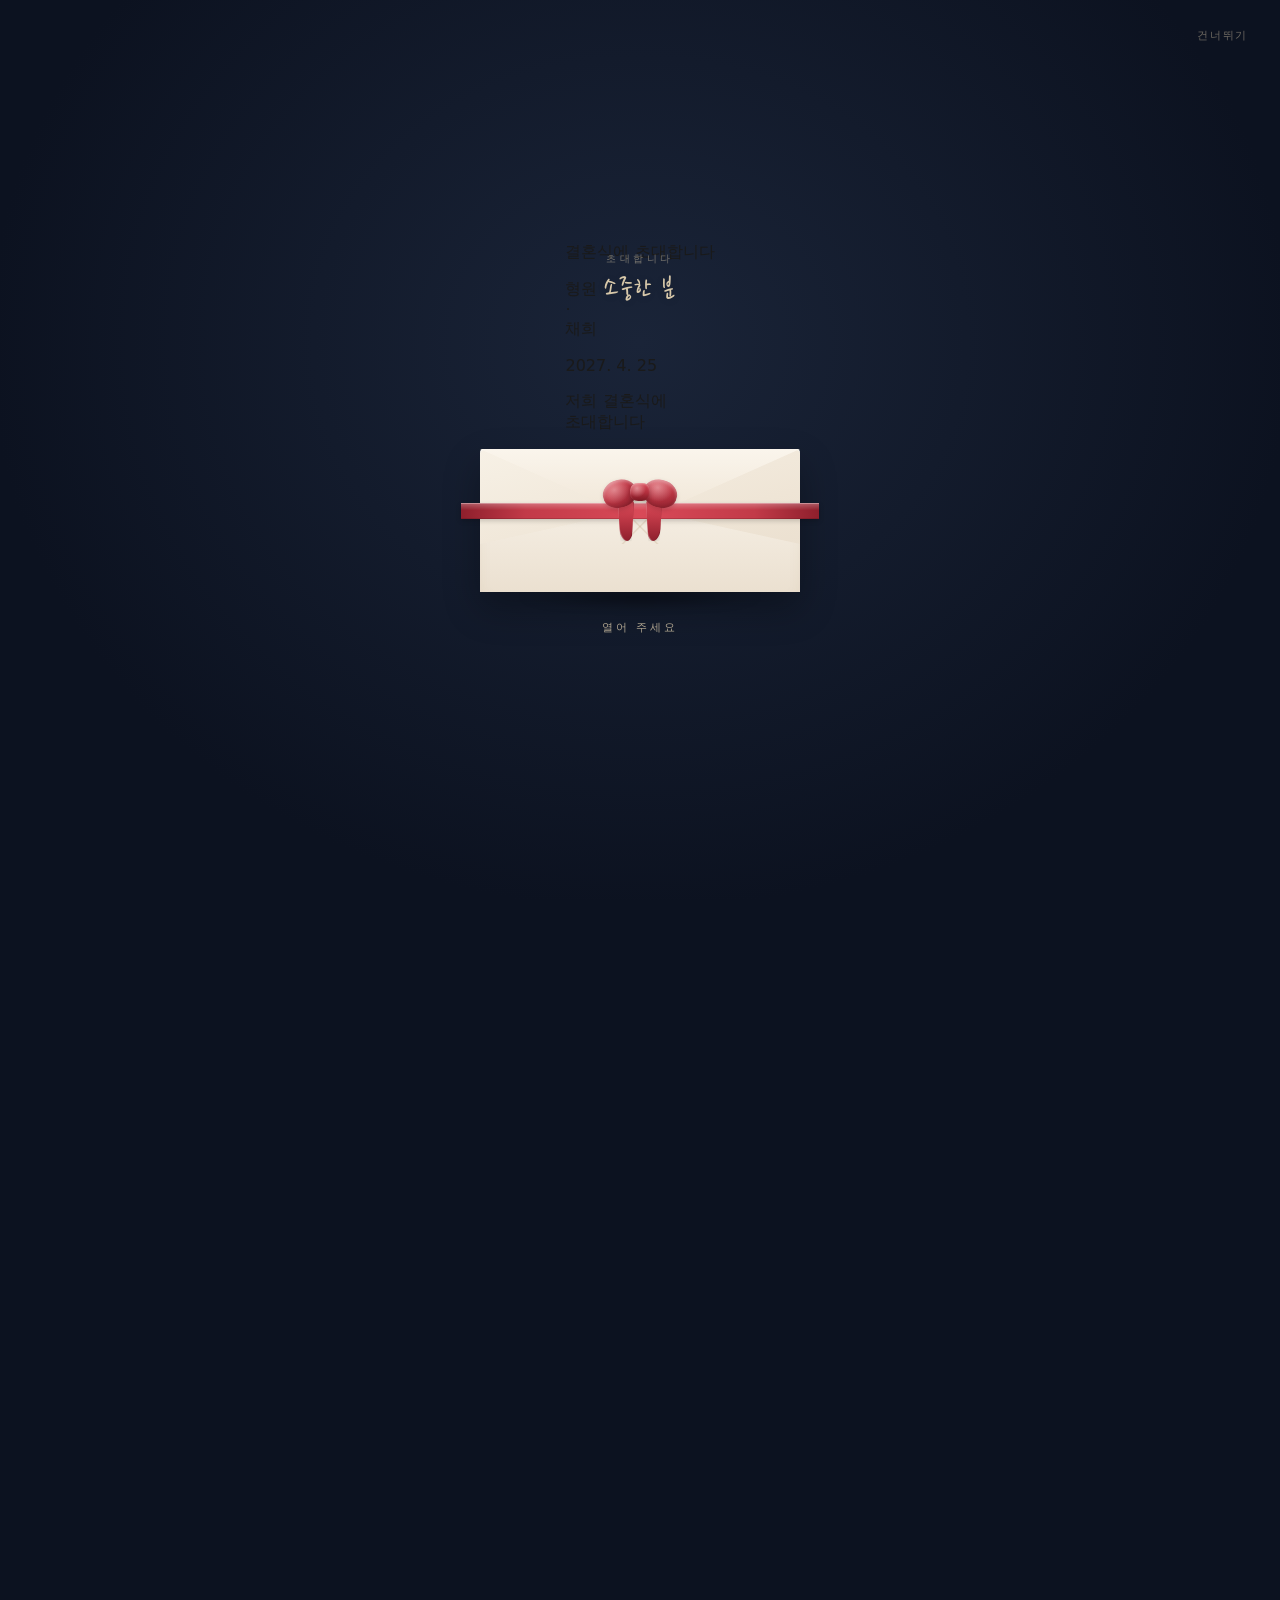
==== commit 142f20cd: "Deploy index.mono.html" ====
--- a/index.mono.html
+++ b/index.mono.html
@@ -163,393 +163,223 @@
       opacity: 0;
     }
 
-    /* envelope shell */
+    /* ========== SIMPLE BEIGE ENVELOPE ========== */
     .env-wrap {
       position: relative;
       width: 100%;
-      max-width: 328px;
-      height: 218px;
-      perspective: 1400px;
+      max-width: 320px;
+      height: 210px;
+      perspective: 1200px;
       cursor: pointer;
       z-index: 2;
-      transition: opacity 0.55s ease 0.15s, transform 0.55s ease 0.15s, filter 0.55s ease 0.15s;
+      transition: opacity 0.55s ease 0.2s, transform 0.55s ease 0.2s;
     }
     #envelope-stage.opened .env-wrap {
-      opacity: 0.4;
-      transform: translateY(18px) scale(0.96);
+      opacity: 0.35;
+      transform: translateY(16px) scale(0.97);
       pointer-events: none;
-      filter: brightness(0.94);
     }
 
     .env-shadow {
       position: absolute;
-      bottom: -18px;
-      left: 10%;
-      width: 80%;
-      height: 26px;
-      background: radial-gradient(ellipse, rgba(0,0,0,0.48) 0%, transparent 72%);
-      filter: blur(6px);
-    }
-
-    /* back panel — clean bright beige + soft gold edge */
-    .env-back {
+      bottom: -16px;
+      left: 12%;
+      width: 76%;
+      height: 22px;
+      background: radial-gradient(ellipse, rgba(0,0,0,0.4) 0%, transparent 70%);
+      filter: blur(5px);
+    }
+
+    /* body rectangle */
+    .env-body {
       position: absolute;
       inset: 0;
-      background:
-        linear-gradient(150deg, rgba(255,255,255,0.7) 0%, transparent 45%),
-        linear-gradient(165deg, #faf6ef 0%, #f3ebe0 50%, #ebe2d4 100%);
-      border-radius: 5px 5px 8px 8px;
+      border-radius: 4px 4px 6px 6px;
+      background: linear-gradient(165deg, #f7f1e6 0%, #efe5d6 55%, #e8dccb 100%);
       box-shadow:
-        0 18px 40px rgba(0,0,0,0.28),
-        inset 0 1px 0 rgba(255,255,255,0.85),
-        inset 0 0 0 1px rgba(196,165,116,0.28);
+        0 16px 36px rgba(0,0,0,0.3),
+        inset 0 1px 0 rgba(255,255,255,0.75);
       z-index: 1;
     }
 
-    /* inner liner — soft beige */
-    .env-liner {
-      position: absolute;
-      left: 12px;
-      right: 12px;
-      top: 12px;
-      bottom: 12px;
-      background: linear-gradient(180deg, #f8f3ea 0%, #f0e8db 100%);
-      border: 1px solid rgba(196,165,116,0.14);
-      border-radius: 2px;
-      z-index: 2;
-      pointer-events: none;
-    }
-
-    /* reveal card — fixed; hidden when closed, rises to screen center on open */
-    .env-card {
-      position: fixed;
-      left: 50%;
-      top: 54%;
-      width: min(86vw, 300px);
-      height: min(58vh, 360px);
-      background:
-        linear-gradient(180deg, #fbf8f3 0%, #f3ede3 100%);
-      border-radius: 3px;
-      box-shadow:
-        0 24px 48px rgba(0,0,0,0.35),
-        inset 0 0 0 1px rgba(196,165,116,0.35);
-      display: flex;
-      flex-direction: column;
-      align-items: center;
-      justify-content: center;
-      text-align: center;
-      padding: 24px 20px;
-      z-index: 12;
-      /* tucked under envelope area, fully invisible */
-      transform: translate(-50%, 28%) scale(0.88);
-      opacity: 0;
-      visibility: hidden;
-      pointer-events: none;
-      transition:
-        transform 1.45s cubic-bezier(0.22, 1, 0.36, 1) 0.75s,
-        opacity 0.7s ease 0.8s,
-        visibility 0s linear 0.75s,
-        box-shadow 0.8s ease;
-    }
-    #envelope-stage.opened .env-card {
-      /* screen center — readable hold */
-      top: 48%;
-      transform: translate(-50%, -50%) scale(1);
-      opacity: 1;
-      visibility: visible;
-      box-shadow:
-        0 28px 60px rgba(0,0,0,0.42),
-        inset 0 0 0 1px rgba(196,165,116,0.4);
-      z-index: 25;
-    }
-
-    .env-card-inner {
-      position: relative;
-      width: 100%;
-      height: 100%;
-      border: 1px solid rgba(196,165,116,0.28);
-      display: flex;
-      flex-direction: column;
-      align-items: center;
-      justify-content: center;
-      padding: 20px 16px;
-    }
-    .env-card-guest {
-      font-family: Pretendard, sans-serif;
-      font-size: 12px;
-      color: #8a857c;
-      letter-spacing: 0.08em;
-      margin-bottom: 18px;
-      min-height: 1.2em;
-    }
-    .env-card-label {
-      font-family: 'Cormorant Garamond', serif;
-      font-size: 11px;
-      letter-spacing: 0.42em;
-      text-transform: uppercase;
-      color: #9a7b4f;
-      margin-bottom: 14px;
-    }
-    .env-card-names {
-      font-family: 'Cormorant Garamond', serif;
-      font-weight: 400;
-      font-size: 36px;
-      line-height: 1.15;
-      color: #141c2b;
-      letter-spacing: 0.06em;
-    }
-    .env-card-and {
-      font-family: 'Cormorant Garamond', Georgia, serif;
-      font-size: 18px;
-      color: #c4a574;
-      margin: 8px 0;
-      letter-spacing: 0.2em;
-    }
-    .env-card-line {
-      width: 36px;
-      height: 1px;
-      background: linear-gradient(90deg, transparent, #c4a574, transparent);
-      margin: 18px 0 14px;
-    }
-    .env-card-date {
-      font-family: 'Cormorant Garamond', serif;
-      font-size: 15px;
-      letter-spacing: 0.22em;
-      color: #5c574f;
-    }
-    .env-card-msg {
-      margin-top: 16px;
-      font-size: 12px;
-      color: #8a857c;
-      line-height: 1.7;
-      font-weight: 300;
-    }
-
-    /* top flap — closed covers entire top; solid triangle */
+    /* top flap (triangle) */
     .env-flap {
       position: absolute;
       left: 0;
       right: 0;
       top: 0;
-      height: 52%;
+      height: 50%;
       z-index: 5;
       transform-origin: top center;
       transform: rotateX(0deg);
-      transition: transform 1.2s cubic-bezier(0.33, 0.05, 0.2, 1) 0.55s;
+      transition: transform 1.15s cubic-bezier(0.33, 0.08, 0.2, 1) 0.5s;
       pointer-events: none;
-      /* keep 3d flip looking solid */
       backface-visibility: hidden;
     }
     #envelope-stage.opened .env-flap {
-      transform: rotateX(175deg);
+      transform: rotateX(172deg);
       z-index: 1;
     }
     .env-flap-face {
       width: 100%;
       height: 100%;
-      background:
-        linear-gradient(180deg, rgba(255,255,255,0.55) 0%, transparent 40%),
-        linear-gradient(180deg, #faf6ef 0%, #efe6d8 100%);
+      background: linear-gradient(180deg, #faf5ec 0%, #efe4d4 100%);
       clip-path: polygon(0 0, 100% 0, 50% 100%);
-      box-shadow: 0 6px 12px rgba(80,60,30,0.08);
-      border-top: 1px solid rgba(196,165,116,0.28);
-      position: relative;
-    }
-    /* subtle gold edge along flap V */
-    .env-flap-face::after {
-      content: '';
-      position: absolute;
-      inset: 0;
-      clip-path: polygon(0 0, 100% 0, 50% 100%);
-      background:
-        linear-gradient(135deg, transparent 49%, rgba(196,165,116,0.35) 50%, transparent 51%),
-        linear-gradient(225deg, transparent 49%, rgba(196,165,116,0.35) 50%, transparent 51%);
-      pointer-events: none;
-      opacity: 0.7;
-    }
-    /* solid side panels so no gap leaks at V edges when closed */
-    .env-side-l,
-    .env-side-r {
-      position: absolute;
-      top: 0;
-      width: 52%;
-      height: 52%;
-      z-index: 4;
-      pointer-events: none;
-      background: linear-gradient(180deg, #f3ebe0 0%, #e9dfd0 100%);
-    }
-    .env-side-l {
-      left: 0;
-      clip-path: polygon(0 0, 100% 0, 0 100%);
-    }
-    .env-side-r {
-      right: 0;
-      clip-path: polygon(0 0, 100% 0, 100% 100%);
-    }
-
-    /* front pocket — bright beige, light gold line only */
-    .env-pocket {
+      box-shadow: 0 4px 10px rgba(90, 60, 30, 0.08);
+    }
+
+    /* front pocket (V cut) */
+    .env-front {
       position: absolute;
       left: 0;
       right: 0;
       bottom: 0;
-      height: 62%;
+      height: 58%;
       z-index: 6;
-      background:
-        linear-gradient(180deg, rgba(255,255,255,0.45) 0%, transparent 30%),
-        linear-gradient(180deg, #f7f1e7 0%, #efe5d6 55%, #e8dfd0 100%);
-      clip-path: polygon(0 38%, 50% 0, 100% 38%, 100% 100%, 0 100%);
-      box-shadow:
-        inset 0 10px 16px rgba(120,90,50,0.04),
-        inset 0 0 0 1px rgba(196,165,116,0.18);
-    }
-    .env-pocket::before {
+      background: linear-gradient(180deg, #f5eee3 0%, #ebe0d0 100%);
+      clip-path: polygon(0 42%, 50% 0, 100% 42%, 100% 100%, 0 100%);
+      box-shadow: inset 0 8px 14px rgba(100, 70, 40, 0.05);
+    }
+    /* soft fold line on pocket */
+    .env-front::before {
       content: '';
       position: absolute;
       left: 0;
       right: 0;
       top: 0;
-      height: 38%;
+      height: 42%;
       background:
-        linear-gradient(135deg, transparent 49.4%, rgba(196,165,116,0.32) 50%, transparent 50.6%),
-        linear-gradient(225deg, transparent 49.4%, rgba(196,165,116,0.32) 50%, transparent 50.6%);
+        linear-gradient(135deg, transparent 49.5%, rgba(180, 150, 110, 0.28) 50%, transparent 50.5%),
+        linear-gradient(225deg, transparent 49.5%, rgba(180, 150, 110, 0.28) 50%, transparent 50.5%);
       pointer-events: none;
     }
-    .env-pocket::after {
-      content: '';
-      position: absolute;
-      left: 22%;
-      right: 22%;
-      bottom: 20%;
-      height: 1px;
-      background: linear-gradient(90deg, transparent, rgba(196,165,116,0.35), transparent);
-    }
-
-    /* silk ribbon bow (unties on open) */
+
+    /* red silk ribbon band */
+    .ribbon-band {
+      position: absolute;
+      left: -6%;
+      right: -6%;
+      top: 38%;
+      height: 16px;
+      z-index: 8;
+      pointer-events: none;
+      background:
+        linear-gradient(180deg, rgba(255,255,255,0.28) 0%, transparent 45%),
+        linear-gradient(90deg, #8e1f2c 0%, #c23a48 18%, #d94a58 50%, #c23a48 82%, #8e1f2c 100%);
+      box-shadow:
+        0 2px 5px rgba(0,0,0,0.18),
+        inset 0 1px 0 rgba(255,255,255,0.3),
+        inset 0 -1px 0 rgba(60,10,15,0.2);
+      transition: opacity 0.75s ease 0.35s, transform 0.9s ease 0.2s;
+    }
+    #envelope-stage.opened .ribbon-band {
+      opacity: 0;
+      transform: scaleX(0.94);
+    }
+
+    /* red silk bow */
     .ribbon {
       position: absolute;
       left: 50%;
-      top: 36%;
+      top: 38%;
       transform: translate(-50%, -50%);
       z-index: 9;
-      width: 140px;
-      height: 78px;
+      width: 120px;
+      height: 72px;
       pointer-events: none;
     }
-    .ribbon-tail {
-      position: absolute;
-      top: 38px;
-      width: 18px;
-      height: 52px;
+    .ribbon-loop {
+      position: absolute;
+      top: 8px;
+      width: 34px;
+      height: 28px;
       background:
-        linear-gradient(180deg, #c9a96a 0%, #b8944f 45%, #a07d3e 100%);
+        radial-gradient(ellipse at 38% 32%, rgba(255,220,220,0.45) 0%, transparent 52%),
+        linear-gradient(155deg, #e0606c 0%, #c23a48 42%, #8e1f2c 100%);
+      border-radius: 50% 50% 48% 48%;
       box-shadow:
-        inset 1px 0 0 rgba(255,255,255,0.35),
-        inset -1px 0 0 rgba(80,50,10,0.15),
-        0 2px 6px rgba(0,0,0,0.12);
-      transition:
-        transform 1.15s cubic-bezier(0.33, 0.1, 0.2, 1) 0.12s,
-        opacity 0.9s ease 0.25s;
-    }
-    .ribbon-tail.left {
-      left: 42px;
-      border-radius: 2px 2px 40% 60%;
-      transform-origin: top center;
-      clip-path: polygon(0 0, 100% 0, 88% 100%, 12% 100%);
-    }
-    .ribbon-tail.right {
-      right: 42px;
-      border-radius: 2px 2px 60% 40%;
-      transform-origin: top center;
-      clip-path: polygon(0 0, 100% 0, 88% 100%, 12% 100%);
-    }
-    #envelope-stage.opened .ribbon-tail.left {
-      transform: translate(-36px, 18px) rotate(-28deg);
-      opacity: 0;
-    }
-    #envelope-stage.opened .ribbon-tail.right {
-      transform: translate(36px, 18px) rotate(28deg);
-      opacity: 0;
-    }
-    .ribbon-loop {
-      position: absolute;
-      top: 10px;
-      width: 36px;
-      height: 30px;
-      background:
-        radial-gradient(ellipse at 40% 35%, rgba(255,255,255,0.45) 0%, transparent 55%),
-        linear-gradient(160deg, #d4b978 0%, #c4a574 40%, #a88b4a 100%);
-      border-radius: 50% 50% 45% 45%;
-      box-shadow:
-        inset 0 2px 3px rgba(255,255,255,0.4),
-        inset 0 -2px 4px rgba(80,50,10,0.2),
-        0 2px 5px rgba(0,0,0,0.12);
+        inset 0 2px 3px rgba(255,255,255,0.35),
+        inset 0 -2px 4px rgba(60,10,15,0.25),
+        0 2px 5px rgba(0,0,0,0.15);
       transition:
         transform 1.05s cubic-bezier(0.33, 0.1, 0.2, 1) 0.05s,
         opacity 0.85s ease 0.18s;
     }
     .ribbon-loop.left {
-      left: 28px;
+      left: 22px;
       transform-origin: right center;
-      transform: rotate(-18deg);
+      transform: rotate(-16deg);
     }
     .ribbon-loop.right {
-      right: 28px;
+      right: 22px;
       transform-origin: left center;
-      transform: rotate(18deg);
+      transform: rotate(16deg);
     }
     #envelope-stage.opened .ribbon-loop.left {
-      transform: translate(-48px, -8px) rotate(-55deg) scale(0.85);
+      transform: translate(-42px, -6px) rotate(-50deg) scale(0.88);
       opacity: 0;
     }
     #envelope-stage.opened .ribbon-loop.right {
-      transform: translate(48px, -8px) rotate(55deg) scale(0.85);
+      transform: translate(42px, -6px) rotate(50deg) scale(0.88);
       opacity: 0;
     }
     .ribbon-knot {
       position: absolute;
       left: 50%;
-      top: 22px;
+      top: 16px;
       transform: translateX(-50%);
-      width: 22px;
-      height: 20px;
+      width: 20px;
+      height: 18px;
       border-radius: 40%;
       background:
-        radial-gradient(circle at 35% 30%, rgba(255,255,255,0.5) 0%, transparent 50%),
-        linear-gradient(180deg, #d8c08a 0%, #b8944f 55%, #9a7b4f 100%);
+        radial-gradient(circle at 35% 30%, rgba(255,220,220,0.5) 0%, transparent 50%),
+        linear-gradient(180deg, #d94a58 0%, #b02e3c 55%, #7a1822 100%);
       box-shadow:
-        0 2px 6px rgba(0,0,0,0.18),
-        inset 0 1px 2px rgba(255,255,255,0.45);
+        0 2px 5px rgba(0,0,0,0.2),
+        inset 0 1px 2px rgba(255,255,255,0.4);
       z-index: 2;
       transition:
         transform 1s cubic-bezier(0.33, 0.1, 0.2, 1) 0.08s,
         opacity 0.8s ease 0.2s;
     }
     #envelope-stage.opened .ribbon-knot {
-      transform: translateX(-50%) translateY(10px) scale(0.6);
+      transform: translateX(-50%) translateY(8px) scale(0.55);
       opacity: 0;
     }
-    /* horizontal band across pocket */
-    .ribbon-band {
-      position: absolute;
-      left: -8%;
-      right: -8%;
-      top: 36%;
-      height: 14px;
-      z-index: 7;
-      pointer-events: none;
+    .ribbon-tail {
+      position: absolute;
+      top: 34px;
+      width: 16px;
+      height: 40px;
       background:
-        linear-gradient(180deg, rgba(255,255,255,0.35) 0%, transparent 40%),
-        linear-gradient(90deg, #c9a96a 0%, #d4b978 20%, #b8944f 50%, #d4b978 80%, #c9a96a 100%);
+        linear-gradient(180deg, #d94a58 0%, #c23a48 40%, #8e1f2c 100%);
       box-shadow:
-        0 1px 3px rgba(0,0,0,0.12),
-        inset 0 1px 0 rgba(255,255,255,0.35),
-        inset 0 -1px 0 rgba(80,50,10,0.12);
-      transition: opacity 0.7s ease 0.35s, transform 0.9s ease 0.2s;
-    }
-    #envelope-stage.opened .ribbon-band {
+        inset 1px 0 0 rgba(255,255,255,0.25),
+        inset -1px 0 0 rgba(60,10,15,0.2),
+        0 2px 4px rgba(0,0,0,0.12);
+      transition:
+        transform 1.15s cubic-bezier(0.33, 0.1, 0.2, 1) 0.12s,
+        opacity 0.9s ease 0.25s;
+    }
+    .ribbon-tail.left {
+      left: 38px;
+      border-radius: 2px 2px 45% 55%;
+      transform-origin: top center;
+      clip-path: polygon(0 0, 100% 0, 86% 100%, 14% 100%);
+    }
+    .ribbon-tail.right {
+      right: 38px;
+      border-radius: 2px 2px 55% 45%;
+      transform-origin: top center;
+      clip-path: polygon(0 0, 100% 0, 86% 100%, 14% 100%);
+    }
+    #envelope-stage.opened .ribbon-tail.left {
+      transform: translate(-30px, 14px) rotate(-26deg);
       opacity: 0;
-      transform: scaleX(0.92);
+    }
+    #envelope-stage.opened .ribbon-tail.right {
+      transform: translate(30px, 14px) rotate(26deg);
+      opacity: 0;
     }
 
     .env-hint {
@@ -1177,12 +1007,9 @@
 
       <div class="env-wrap" id="envelope" onclick="openInvitation(false)" role="button" aria-label="초대장 열기">
         <div class="env-shadow"></div>
-        <div class="env-back"></div>
-        <div class="env-liner"></div>
-        <div class="env-side-l"></div>
-        <div class="env-side-r"></div>
+        <div class="env-body"></div>
         <div class="env-flap"><div class="env-flap-face"></div></div>
-        <div class="env-pocket"></div>
+        <div class="env-front"></div>
         <div class="ribbon-band" aria-hidden="true"></div>
         <div class="ribbon" aria-hidden="true">
           <div class="ribbon-tail left"></div>
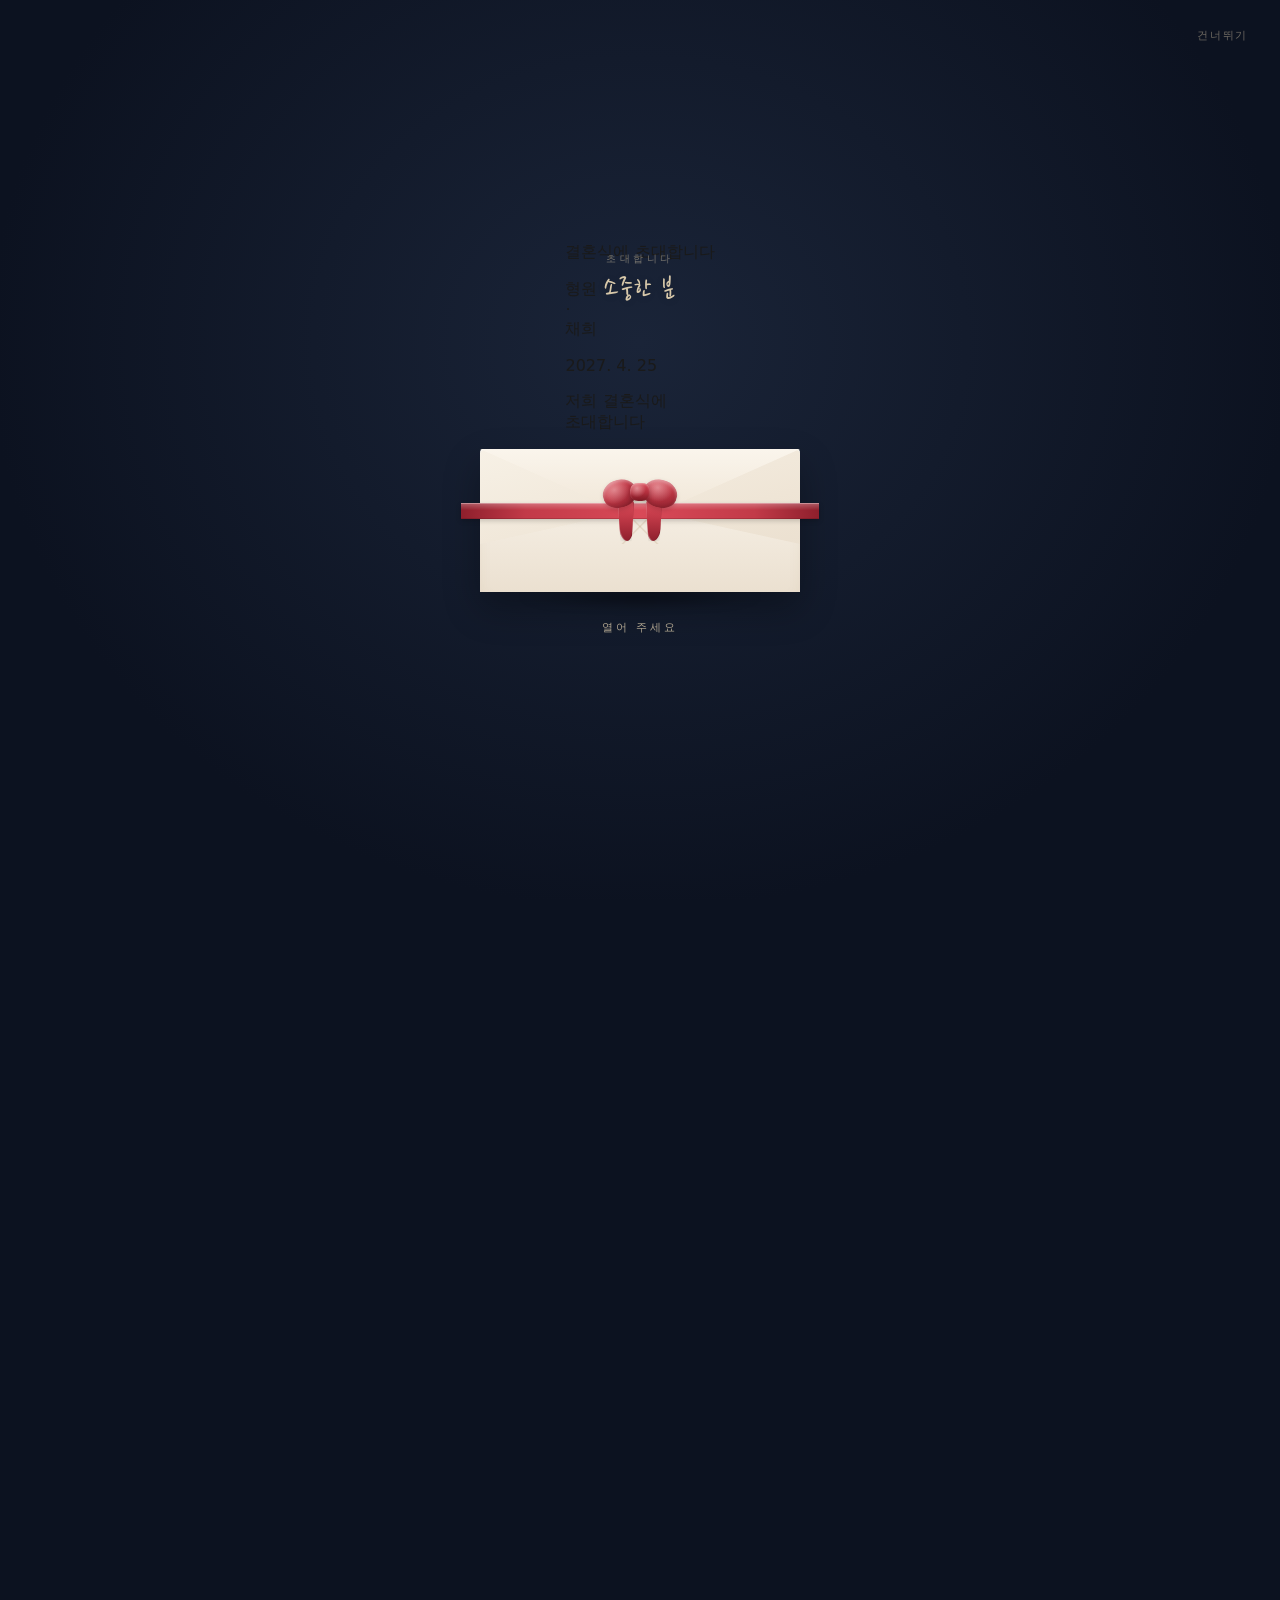
==== commit 0f487e10: "Deploy index.mono.html" ====
--- a/index.mono.html
+++ b/index.mono.html
@@ -1362,8 +1362,12 @@
     const ACCOUNTS = {
       groom: [
         { label: '신랑 형원', bank: 'IM뱅크', number: '508-11-9393269', holder: '형원', bankCode: '031' },
+        { label: '신랑 측 혼주', bank: 'IM뱅크', number: '508-11-9393269', holder: '형원', bankCode: '031' },
       ],
-      bride: [],
+      bride: [
+        { label: '신부 채희', bank: 'IM뱅크', number: '508-11-9393269', holder: '형원', bankCode: '031' },
+        { label: '신부 측 혼주', bank: 'IM뱅크', number: '508-11-9393269', holder: '형원', bankCode: '031' },
+      ],
     };
 
     const INVITE_COPY = {
